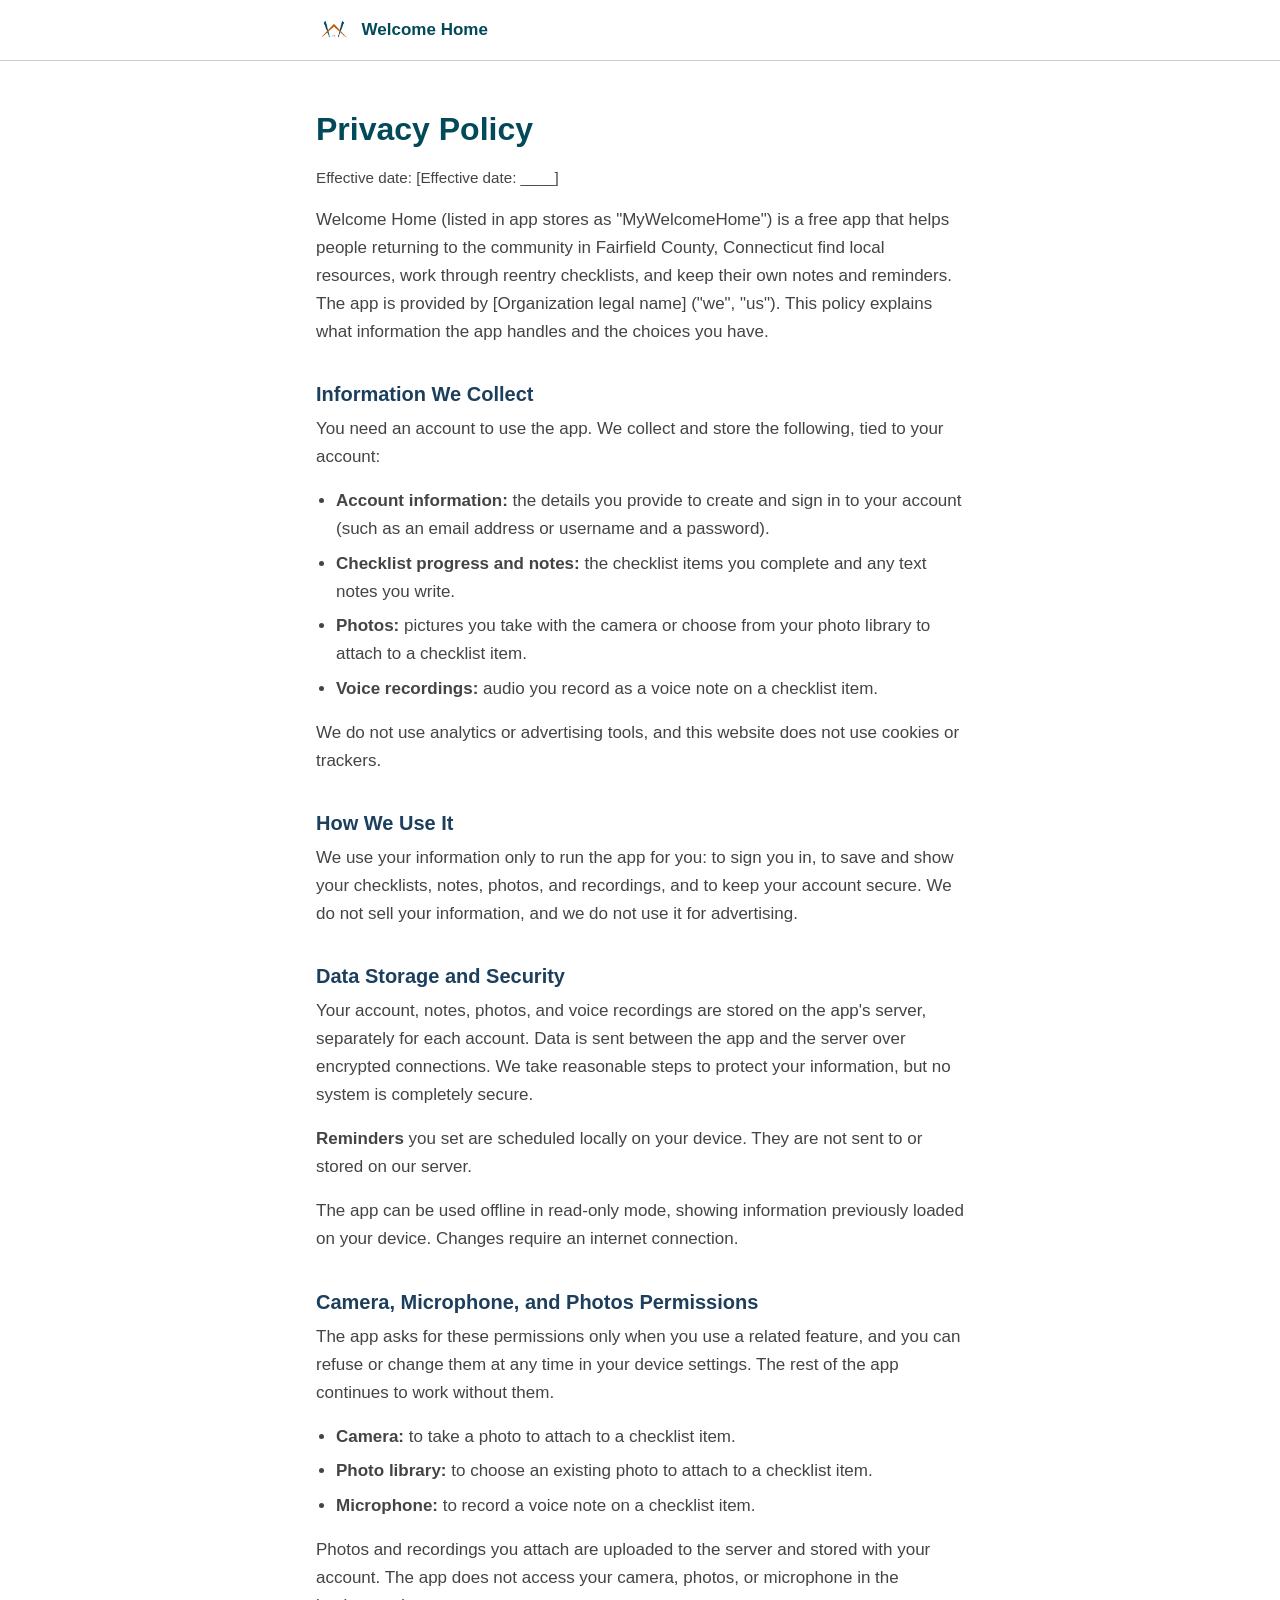
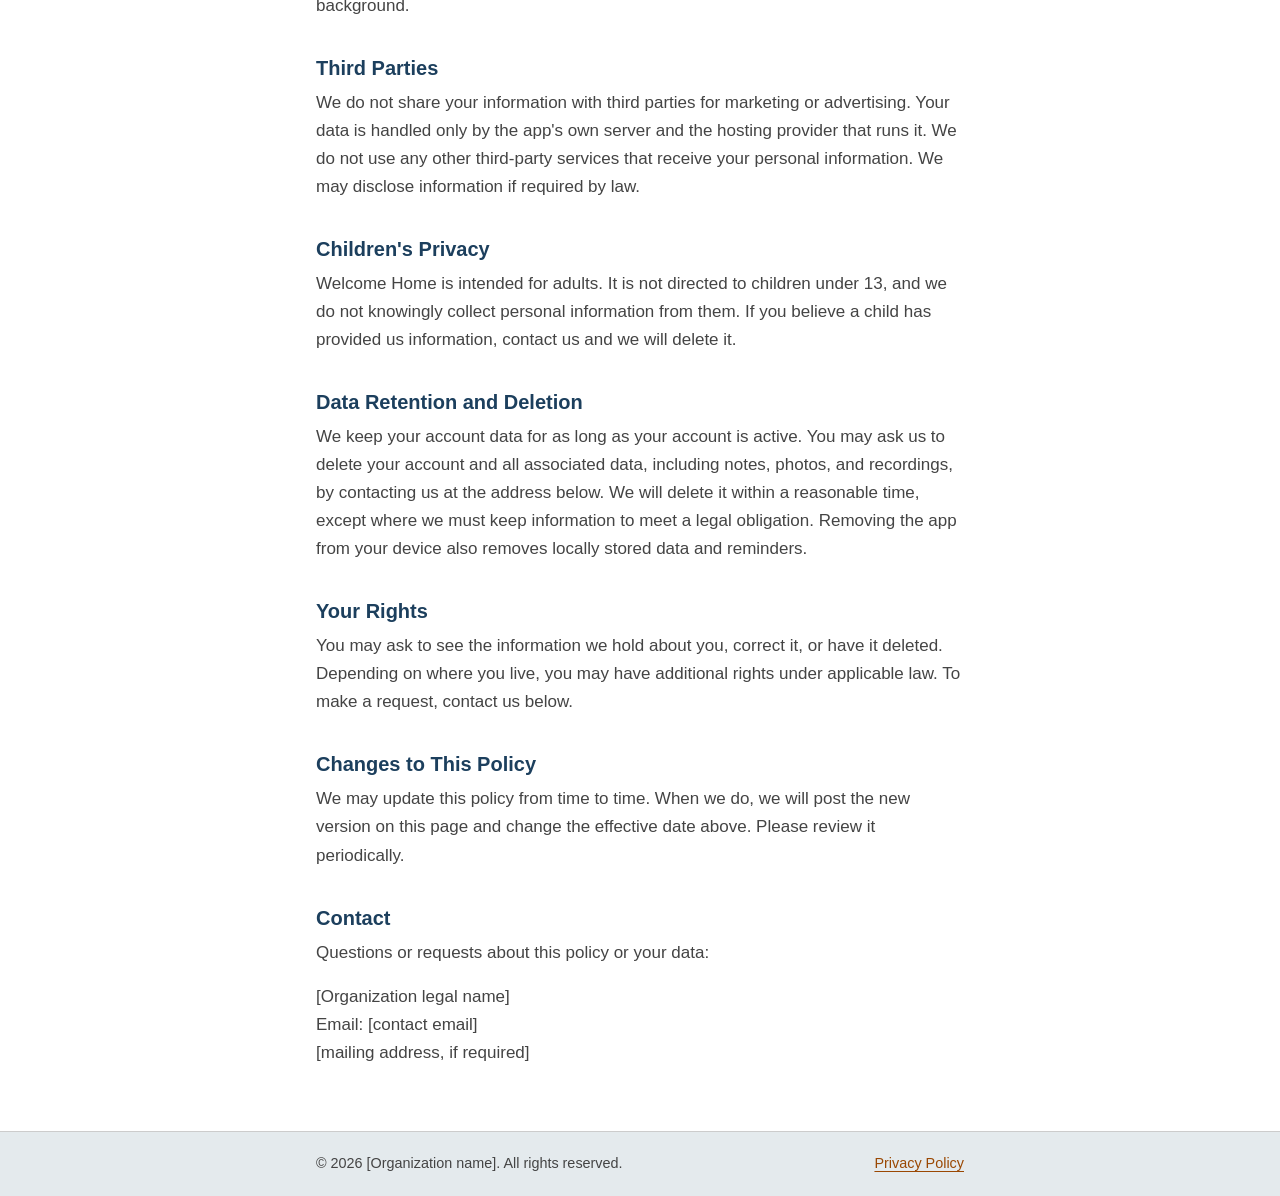
==== privacy.html @ ce572e48 "WAY-97 | SR | Add the public marketing site and privacy policy" ====
<!--
  MAINTAINER: This is a DRAFT privacy policy. Replace every [...] placeholder
  (organization legal name, contact email, effective date, mailing address)
  and the "[Organization name]" in the footer. Have the policy reviewed by
  qualified counsel before publishing to a reviewed track (Google Play /
  Apple App Store release) and keep it in sync with what the app actually does.
-->
<!DOCTYPE html>
<html lang="en">
<head>
  <meta charset="utf-8">
  <meta name="viewport" content="width=device-width, initial-scale=1">
  <title>Privacy Policy - Welcome Home</title>
  <meta name="description" content="Privacy policy for the Welcome Home app: what information we collect, how it is used and stored, and your choices.">
  <link rel="icon" href="assets/logo.png" type="image/png">
  <link rel="stylesheet" href="style.css">
</head>
<body>
  <header class="site-header">
    <div class="inner">
      <a href="index.html"><img src="assets/logo.png" alt="" width="36" height="36"><span>Welcome Home</span></a>
    </div>
  </header>

  <main>
    <h1>Privacy Policy</h1>
    <p class="meta">Effective date: [Effective date: ____]</p>

    <p>Welcome Home (listed in app stores as "MyWelcomeHome") is a free app that helps people returning to the community in Fairfield County, Connecticut find local resources, work through reentry checklists, and keep their own notes and reminders. The app is provided by [Organization legal name] ("we", "us"). This policy explains what information the app handles and the choices you have.</p>

    <h2>Information We Collect</h2>
    <p>You need an account to use the app. We collect and store the following, tied to your account:</p>
    <ul>
      <li><strong>Account information:</strong> the details you provide to create and sign in to your account (such as an email address or username and a password).</li>
      <li><strong>Checklist progress and notes:</strong> the checklist items you complete and any text notes you write.</li>
      <li><strong>Photos:</strong> pictures you take with the camera or choose from your photo library to attach to a checklist item.</li>
      <li><strong>Voice recordings:</strong> audio you record as a voice note on a checklist item.</li>
    </ul>
    <p>We do not use analytics or advertising tools, and this website does not use cookies or trackers.</p>

    <h2>How We Use It</h2>
    <p>We use your information only to run the app for you: to sign you in, to save and show your checklists, notes, photos, and recordings, and to keep your account secure. We do not sell your information, and we do not use it for advertising.</p>

    <h2>Data Storage and Security</h2>
    <p>Your account, notes, photos, and voice recordings are stored on the app's server, separately for each account. Data is sent between the app and the server over encrypted connections. We take reasonable steps to protect your information, but no system is completely secure.</p>
    <p><strong>Reminders</strong> you set are scheduled locally on your device. They are not sent to or stored on our server.</p>
    <p>The app can be used offline in read-only mode, showing information previously loaded on your device. Changes require an internet connection.</p>

    <h2>Camera, Microphone, and Photos Permissions</h2>
    <p>The app asks for these permissions only when you use a related feature, and you can refuse or change them at any time in your device settings. The rest of the app continues to work without them.</p>
    <ul>
      <li><strong>Camera:</strong> to take a photo to attach to a checklist item.</li>
      <li><strong>Photo library:</strong> to choose an existing photo to attach to a checklist item.</li>
      <li><strong>Microphone:</strong> to record a voice note on a checklist item.</li>
    </ul>
    <p>Photos and recordings you attach are uploaded to the server and stored with your account. The app does not access your camera, photos, or microphone in the background.</p>

    <h2>Third Parties</h2>
    <p>We do not share your information with third parties for marketing or advertising. Your data is handled only by the app's own server and the hosting provider that runs it. We do not use any other third-party services that receive your personal information. We may disclose information if required by law.</p>

    <h2>Children's Privacy</h2>
    <p>Welcome Home is intended for adults. It is not directed to children under 13, and we do not knowingly collect personal information from them. If you believe a child has provided us information, contact us and we will delete it.</p>

    <h2>Data Retention and Deletion</h2>
    <p>We keep your account data for as long as your account is active. You may ask us to delete your account and all associated data, including notes, photos, and recordings, by contacting us at the address below. We will delete it within a reasonable time, except where we must keep information to meet a legal obligation. Removing the app from your device also removes locally stored data and reminders.</p>

    <h2>Your Rights</h2>
    <p>You may ask to see the information we hold about you, correct it, or have it deleted. Depending on where you live, you may have additional rights under applicable law. To make a request, contact us below.</p>

    <h2>Changes to This Policy</h2>
    <p>We may update this policy from time to time. When we do, we will post the new version on this page and change the effective date above. Please review it periodically.</p>

    <h2>Contact</h2>
    <p>Questions or requests about this policy or your data:</p>
    <p>
      [Organization legal name]<br>
      Email: [contact email]<br>
      [mailing address, if required]
    </p>
  </main>

  <footer class="site-footer">
    <div class="inner">
      <p>&copy; 2026 [Organization name]. All rights reserved.</p>
      <p><a href="privacy.html">Privacy Policy</a></p>
    </div>
  </footer>
</body>
</html>
---- style.css ----
:root {
  --teal: #024959;
  --teal-light: #0383a0;
  --rust: #bf5b05;
  --rust-dark: #9a4803;
  --navy: #1c3f5d;
  --peach: #ecdbc8;
  --mist: #e4eaed;
  --text: #444444;
  --divider: #cccccc;
  --bg: #ffffff;
}

* { box-sizing: border-box; }

html { -webkit-text-size-adjust: 100%; }

body {
  margin: 0;
  min-height: 100vh;
  display: flex;
  flex-direction: column;
  background: var(--bg);
  color: var(--text);
  font-family: -apple-system, BlinkMacSystemFont, "Segoe UI", Roboto, "Helvetica Neue", Arial, sans-serif;
  font-size: 1.0625rem;
  line-height: 1.65;
}

main {
  flex: 1;
  width: 100%;
  max-width: 680px;
  margin: 0 auto;
  padding: 3rem 16px;
}

h1, h2 { color: var(--navy); line-height: 1.25; }
h1 { font-size: 2rem; margin: 0 0 1rem; color: var(--teal); }
h2 { font-size: 1.25rem; margin: 2.25rem 0 0.5rem; }

p, ul { margin: 0 0 1rem; }
ul { padding-left: 1.25rem; }
li { margin-bottom: 0.4rem; }

a { color: var(--rust-dark); text-decoration-thickness: 1px; text-underline-offset: 3px; }
a:hover { color: var(--rust); }
a:focus-visible {
  outline: 3px solid var(--teal-light);
  outline-offset: 3px;
  border-radius: 2px;
}

/* Home page */
.hero { text-align: center; padding-top: 1.5rem; }
.hero img { display: block; width: 100%; max-width: 220px; height: auto; margin: 0 auto 1.5rem; }
.hero h1 { font-size: 2.25rem; letter-spacing: 0.01em; }
.hero p { font-size: 1.15rem; max-width: 34rem; margin-left: auto; margin-right: auto; }
.hero .rule { width: 56px; height: 3px; background: var(--rust); border: 0; margin: 1.25rem auto 1.5rem; }

/* Header on inner pages */
.site-header { border-bottom: 1px solid var(--divider); }
.site-header .inner {
  max-width: 680px;
  margin: 0 auto;
  padding: 0.75rem 16px;
  display: flex;
  align-items: center;
  gap: 0.6rem;
}
.site-header a { display: flex; align-items: center; gap: 0.6rem; color: var(--teal); font-weight: 600; text-decoration: none; }
.site-header img { width: 36px; height: 36px; }

.meta { color: var(--text); font-size: 0.95rem; }
.note { background: var(--mist); border-left: 4px solid var(--navy); padding: 0.75rem 1rem; margin: 0 0 1.5rem; }

/* Footer */
.site-footer { border-top: 1px solid var(--divider); background: var(--mist); font-size: 0.9rem; }
.site-footer .inner {
  max-width: 680px;
  margin: 0 auto;
  padding: 1.25rem 16px;
  display: flex;
  flex-wrap: wrap;
  justify-content: space-between;
  gap: 0.5rem 1.5rem;
}
.site-footer p { margin: 0; }
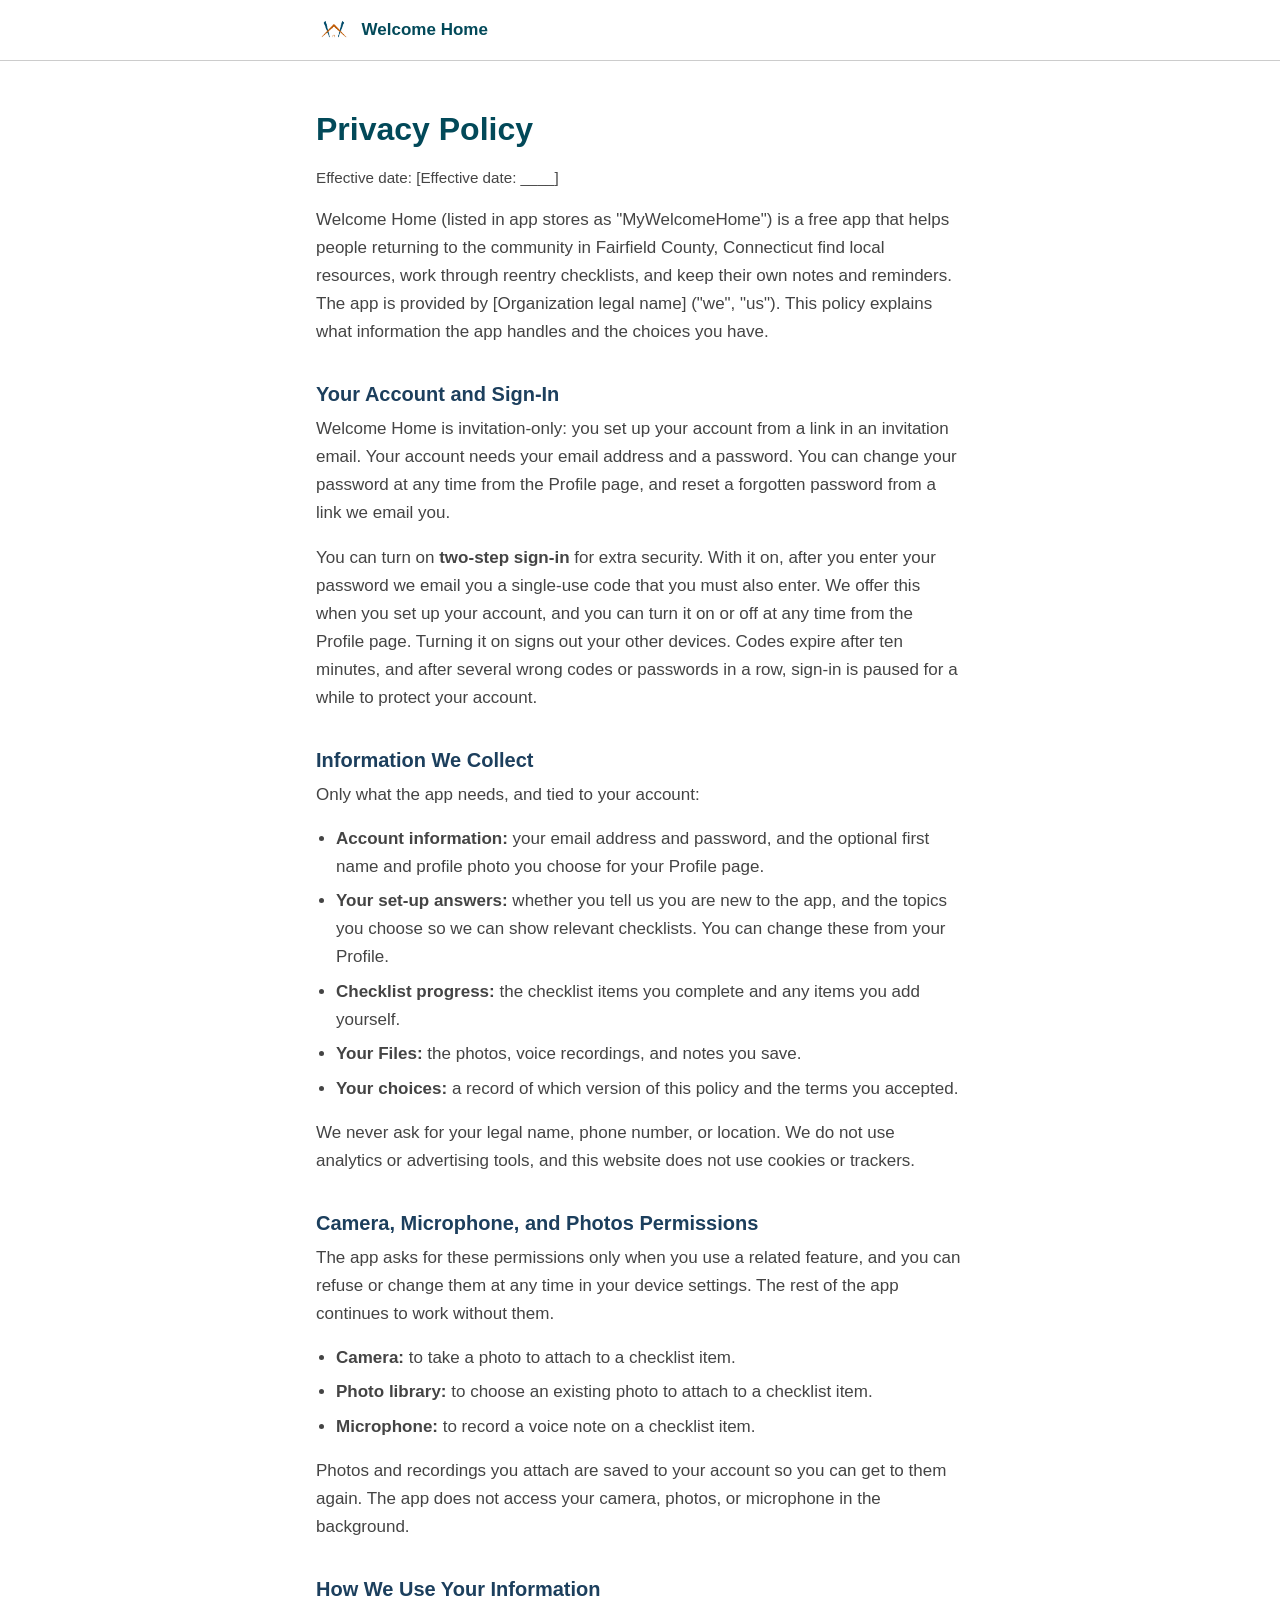
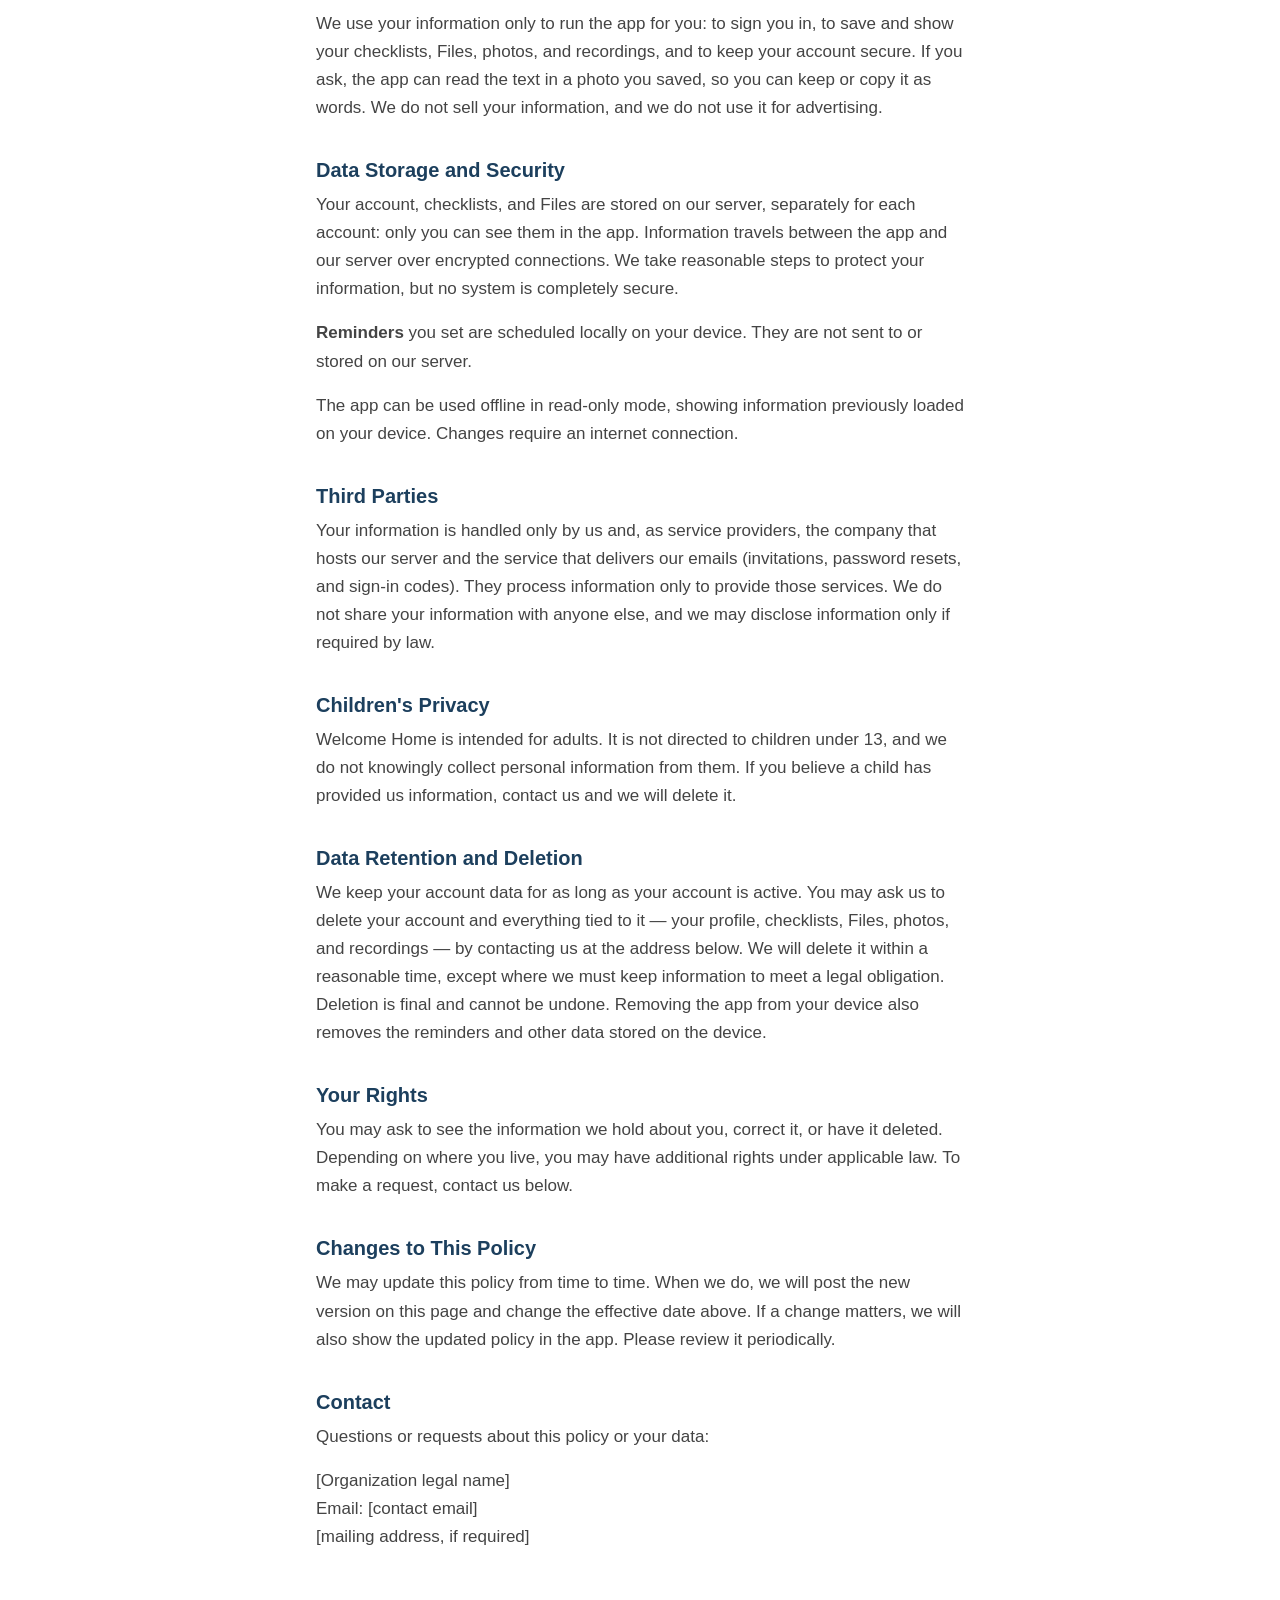
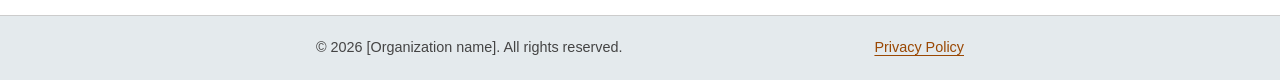
==== commit 624a3152: "WAY-97 | SR | Rewrite the privacy policy from the app user's point of view" ====
--- a/privacy.html
+++ b/privacy.html
@@ -1,9 +1,15 @@
 <!--
-  MAINTAINER: This is a DRAFT privacy policy. Replace every [...] placeholder
-  (organization legal name, contact email, effective date, mailing address)
-  and the "[Organization name]" in the footer. Have the policy reviewed by
-  qualified counsel before publishing to a reviewed track (Google Play /
-  Apple App Store release) and keep it in sync with what the app actually does.
+  MAINTAINER: This is a DRAFT privacy policy. Before publishing:
+  - Replace every [...] placeholder (organization legal name, contact email, effective date,
+    mailing address) and the "[Organization name]" in the footer.
+  - The wording reflects the app as of client and server `staging`, November 2026: invitation-only
+    accounts, optional two-step sign-in with emailed codes, Files photos and voice recordings,
+    on-request photo text reading, local-only reminders, offline read-only.
+  - Keep this page in sync with the in-app privacy notice the server serves (HLD S16): that notice
+    is a seeded placeholder until approved wording is published, and this page is the candidate.
+    When an in-app account-deletion screen ships, replace the contact-us deletion wording.
+  - Pending agreement with the Yale team (WAY-97): research/IRB framing, hosting environment and
+    access-control wording. Fold in once agreed, and have the final wording reviewed.
 -->
 <!DOCTYPE html>
 <html lang="en">
@@ -11,7 +17,7 @@
   <meta charset="utf-8">
   <meta name="viewport" content="width=device-width, initial-scale=1">
   <title>Privacy Policy - Welcome Home</title>
-  <meta name="description" content="Privacy policy for the Welcome Home app: what information we collect, how it is used and stored, and your choices.">
+  <meta name="description" content="Privacy policy for the Welcome Home app: what information the app collects, how it is used and stored, and your choices.">
   <link rel="icon" href="assets/logo.png" type="image/png">
   <link rel="stylesheet" href="style.css">
 </head>
@@ -28,23 +34,20 @@
 
     <p>Welcome Home (listed in app stores as "MyWelcomeHome") is a free app that helps people returning to the community in Fairfield County, Connecticut find local resources, work through reentry checklists, and keep their own notes and reminders. The app is provided by [Organization legal name] ("we", "us"). This policy explains what information the app handles and the choices you have.</p>
 
+    <h2>Your Account and Sign-In</h2>
+    <p>Welcome Home is invitation-only: you set up your account from a link in an invitation email. Your account needs your email address and a password. You can change your password at any time from the Profile page, and reset a forgotten password from a link we email you.</p>
+    <p>You can turn on <strong>two-step sign-in</strong> for extra security. With it on, after you enter your password we email you a single-use code that you must also enter. We offer this when you set up your account, and you can turn it on or off at any time from the Profile page. Turning it on signs out your other devices. Codes expire after ten minutes, and after several wrong codes or passwords in a row, sign-in is paused for a while to protect your account.</p>
+
     <h2>Information We Collect</h2>
-    <p>You need an account to use the app. We collect and store the following, tied to your account:</p>
+    <p>Only what the app needs, and tied to your account:</p>
     <ul>
-      <li><strong>Account information:</strong> the details you provide to create and sign in to your account (such as an email address or username and a password).</li>
-      <li><strong>Checklist progress and notes:</strong> the checklist items you complete and any text notes you write.</li>
-      <li><strong>Photos:</strong> pictures you take with the camera or choose from your photo library to attach to a checklist item.</li>
-      <li><strong>Voice recordings:</strong> audio you record as a voice note on a checklist item.</li>
+      <li><strong>Account information:</strong> your email address and password, and the optional first name and profile photo you choose for your Profile page.</li>
+      <li><strong>Your set-up answers:</strong> whether you tell us you are new to the app, and the topics you choose so we can show relevant checklists. You can change these from your Profile.</li>
+      <li><strong>Checklist progress:</strong> the checklist items you complete and any items you add yourself.</li>
+      <li><strong>Your Files:</strong> the photos, voice recordings, and notes you save.</li>
+      <li><strong>Your choices:</strong> a record of which version of this policy and the terms you accepted.</li>
     </ul>
-    <p>We do not use analytics or advertising tools, and this website does not use cookies or trackers.</p>
-
-    <h2>How We Use It</h2>
-    <p>We use your information only to run the app for you: to sign you in, to save and show your checklists, notes, photos, and recordings, and to keep your account secure. We do not sell your information, and we do not use it for advertising.</p>
-
-    <h2>Data Storage and Security</h2>
-    <p>Your account, notes, photos, and voice recordings are stored on the app's server, separately for each account. Data is sent between the app and the server over encrypted connections. We take reasonable steps to protect your information, but no system is completely secure.</p>
-    <p><strong>Reminders</strong> you set are scheduled locally on your device. They are not sent to or stored on our server.</p>
-    <p>The app can be used offline in read-only mode, showing information previously loaded on your device. Changes require an internet connection.</p>
+    <p>We never ask for your legal name, phone number, or location. We do not use analytics or advertising tools, and this website does not use cookies or trackers.</p>
 
     <h2>Camera, Microphone, and Photos Permissions</h2>
     <p>The app asks for these permissions only when you use a related feature, and you can refuse or change them at any time in your device settings. The rest of the app continues to work without them.</p>
@@ -53,22 +56,30 @@
       <li><strong>Photo library:</strong> to choose an existing photo to attach to a checklist item.</li>
       <li><strong>Microphone:</strong> to record a voice note on a checklist item.</li>
     </ul>
-    <p>Photos and recordings you attach are uploaded to the server and stored with your account. The app does not access your camera, photos, or microphone in the background.</p>
+    <p>Photos and recordings you attach are saved to your account so you can get to them again. The app does not access your camera, photos, or microphone in the background.</p>
+
+    <h2>How We Use Your Information</h2>
+    <p>We use your information only to run the app for you: to sign you in, to save and show your checklists, Files, photos, and recordings, and to keep your account secure. If you ask, the app can read the text in a photo you saved, so you can keep or copy it as words. We do not sell your information, and we do not use it for advertising.</p>
+
+    <h2>Data Storage and Security</h2>
+    <p>Your account, checklists, and Files are stored on our server, separately for each account: only you can see them in the app. Information travels between the app and our server over encrypted connections. We take reasonable steps to protect your information, but no system is completely secure.</p>
+    <p><strong>Reminders</strong> you set are scheduled locally on your device. They are not sent to or stored on our server.</p>
+    <p>The app can be used offline in read-only mode, showing information previously loaded on your device. Changes require an internet connection.</p>
 
     <h2>Third Parties</h2>
-    <p>We do not share your information with third parties for marketing or advertising. Your data is handled only by the app's own server and the hosting provider that runs it. We do not use any other third-party services that receive your personal information. We may disclose information if required by law.</p>
+    <p>Your information is handled only by us and, as service providers, the company that hosts our server and the service that delivers our emails (invitations, password resets, and sign-in codes). They process information only to provide those services. We do not share your information with anyone else, and we may disclose information only if required by law.</p>
 
     <h2>Children's Privacy</h2>
     <p>Welcome Home is intended for adults. It is not directed to children under 13, and we do not knowingly collect personal information from them. If you believe a child has provided us information, contact us and we will delete it.</p>
 
     <h2>Data Retention and Deletion</h2>
-    <p>We keep your account data for as long as your account is active. You may ask us to delete your account and all associated data, including notes, photos, and recordings, by contacting us at the address below. We will delete it within a reasonable time, except where we must keep information to meet a legal obligation. Removing the app from your device also removes locally stored data and reminders.</p>
+    <p>We keep your account data for as long as your account is active. You may ask us to delete your account and everything tied to it — your profile, checklists, Files, photos, and recordings — by contacting us at the address below. We will delete it within a reasonable time, except where we must keep information to meet a legal obligation. Deletion is final and cannot be undone. Removing the app from your device also removes the reminders and other data stored on the device.</p>
 
     <h2>Your Rights</h2>
     <p>You may ask to see the information we hold about you, correct it, or have it deleted. Depending on where you live, you may have additional rights under applicable law. To make a request, contact us below.</p>
 
     <h2>Changes to This Policy</h2>
-    <p>We may update this policy from time to time. When we do, we will post the new version on this page and change the effective date above. Please review it periodically.</p>
+    <p>We may update this policy from time to time. When we do, we will post the new version on this page and change the effective date above. If a change matters, we will also show the updated policy in the app. Please review it periodically.</p>
 
     <h2>Contact</h2>
     <p>Questions or requests about this policy or your data:</p>
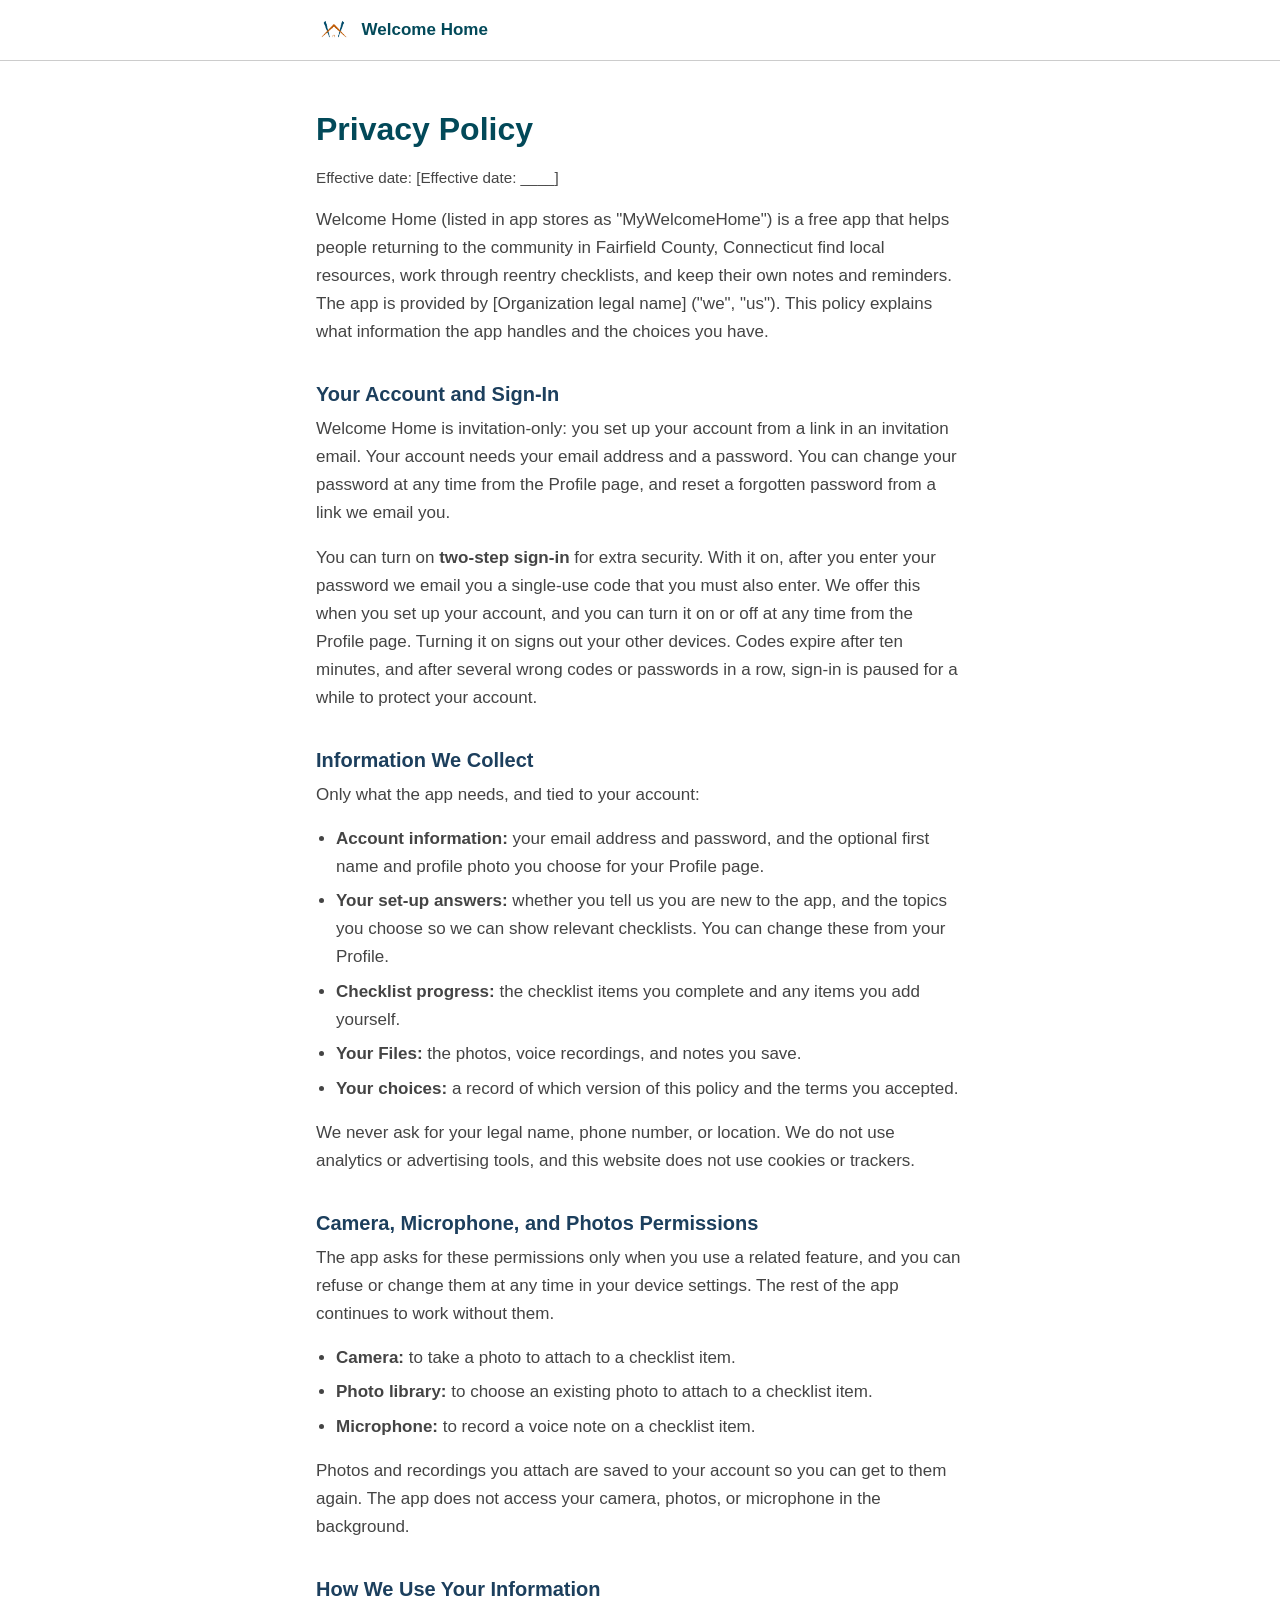
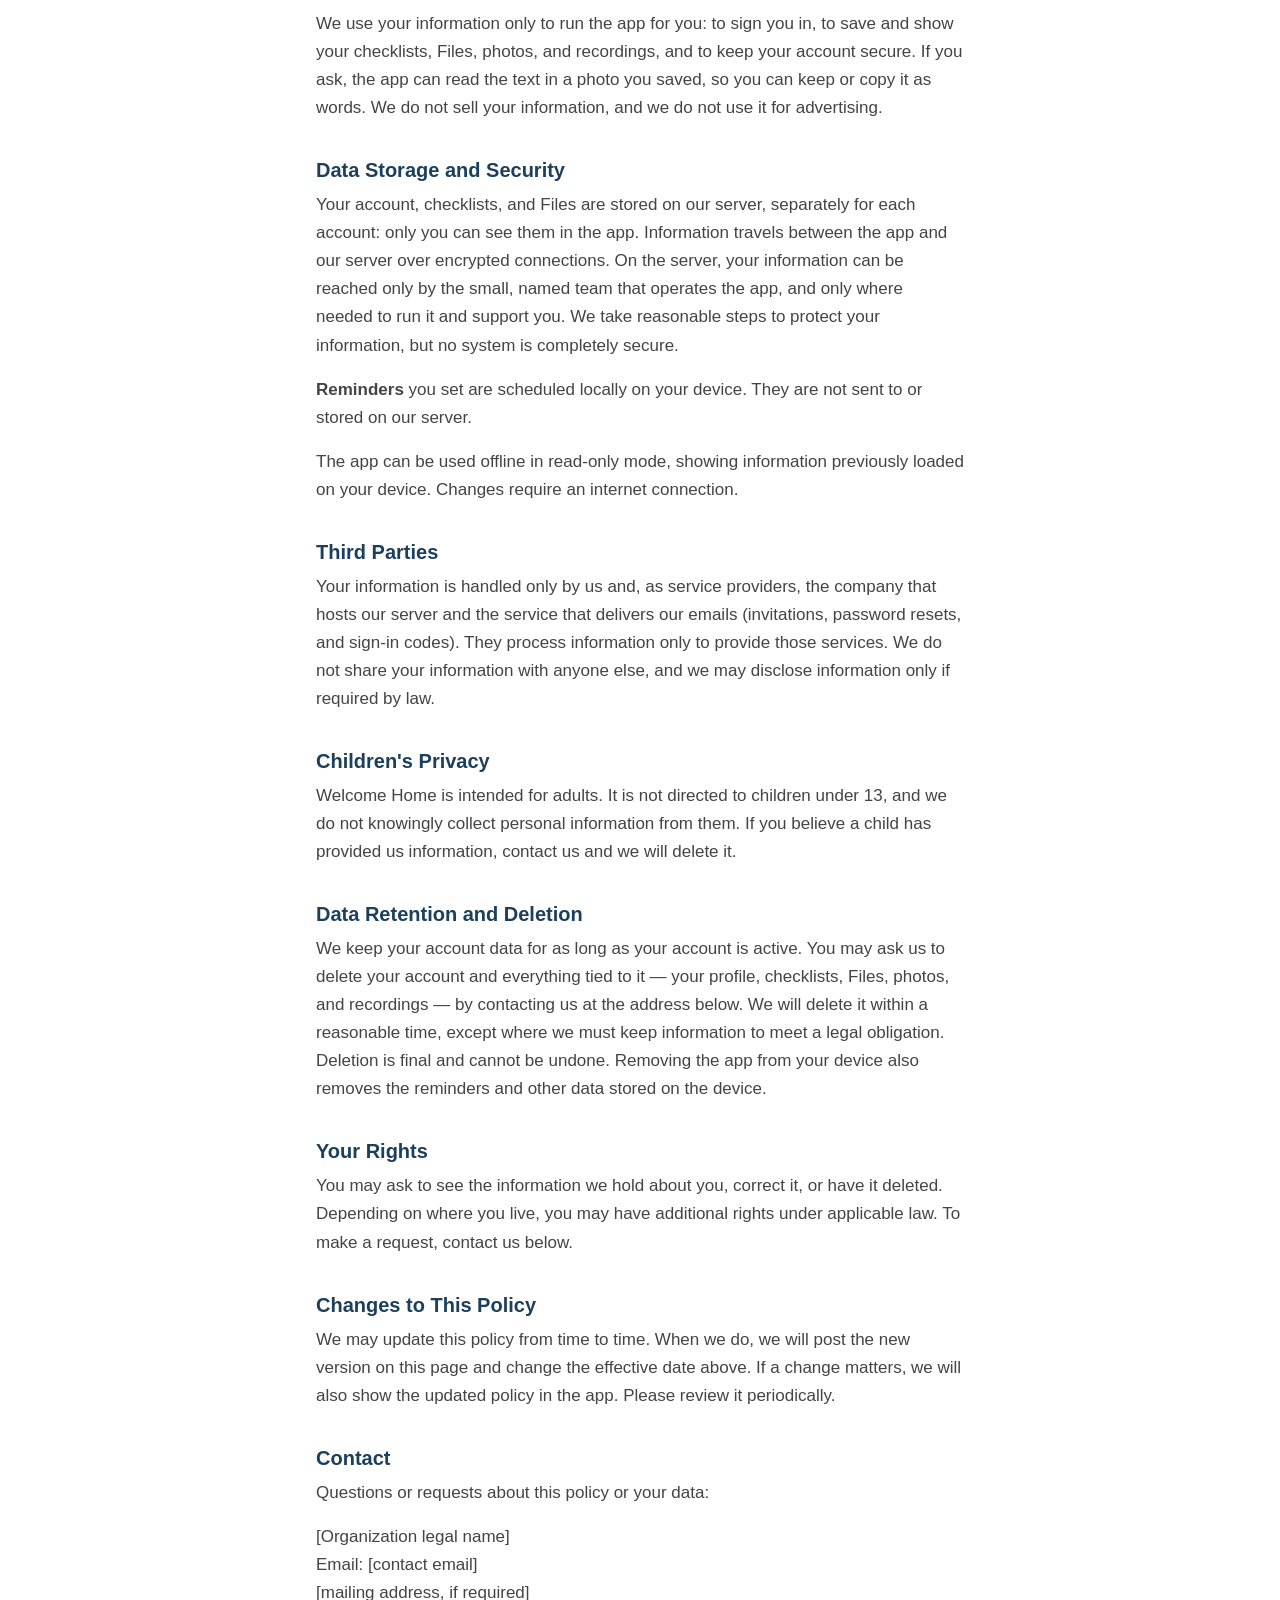
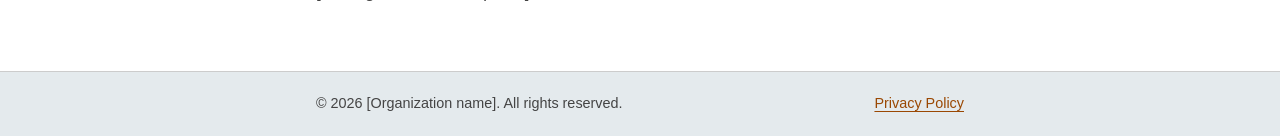
==== commit a360e7ab: "WAY-97 | SR | State that server access is limited to the named operations team" ====
--- a/privacy.html
+++ b/privacy.html
@@ -62,7 +62,7 @@
     <p>We use your information only to run the app for you: to sign you in, to save and show your checklists, Files, photos, and recordings, and to keep your account secure. If you ask, the app can read the text in a photo you saved, so you can keep or copy it as words. We do not sell your information, and we do not use it for advertising.</p>
 
     <h2>Data Storage and Security</h2>
-    <p>Your account, checklists, and Files are stored on our server, separately for each account: only you can see them in the app. Information travels between the app and our server over encrypted connections. We take reasonable steps to protect your information, but no system is completely secure.</p>
+    <p>Your account, checklists, and Files are stored on our server, separately for each account: only you can see them in the app. Information travels between the app and our server over encrypted connections. On the server, your information can be reached only by the small, named team that operates the app, and only where needed to run it and support you. We take reasonable steps to protect your information, but no system is completely secure.</p>
     <p><strong>Reminders</strong> you set are scheduled locally on your device. They are not sent to or stored on our server.</p>
     <p>The app can be used offline in read-only mode, showing information previously loaded on your device. Changes require an internet connection.</p>
 
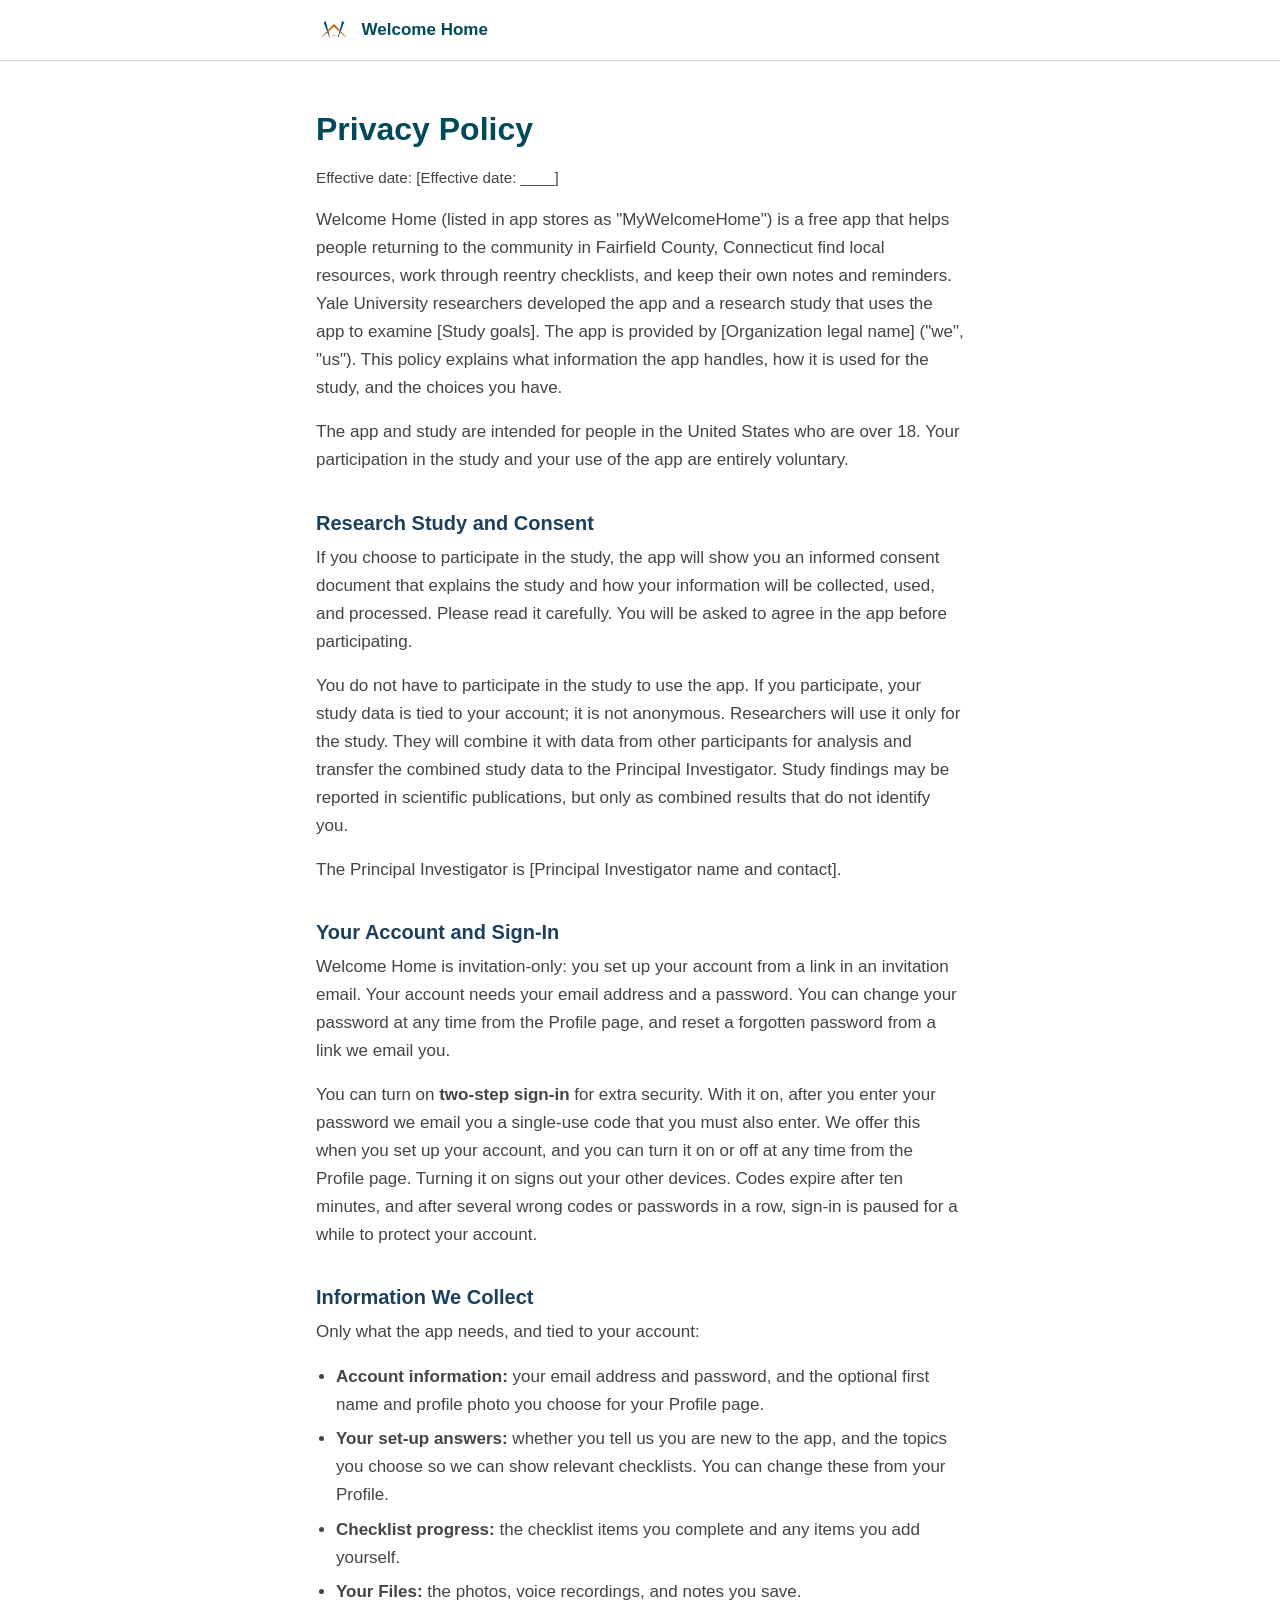
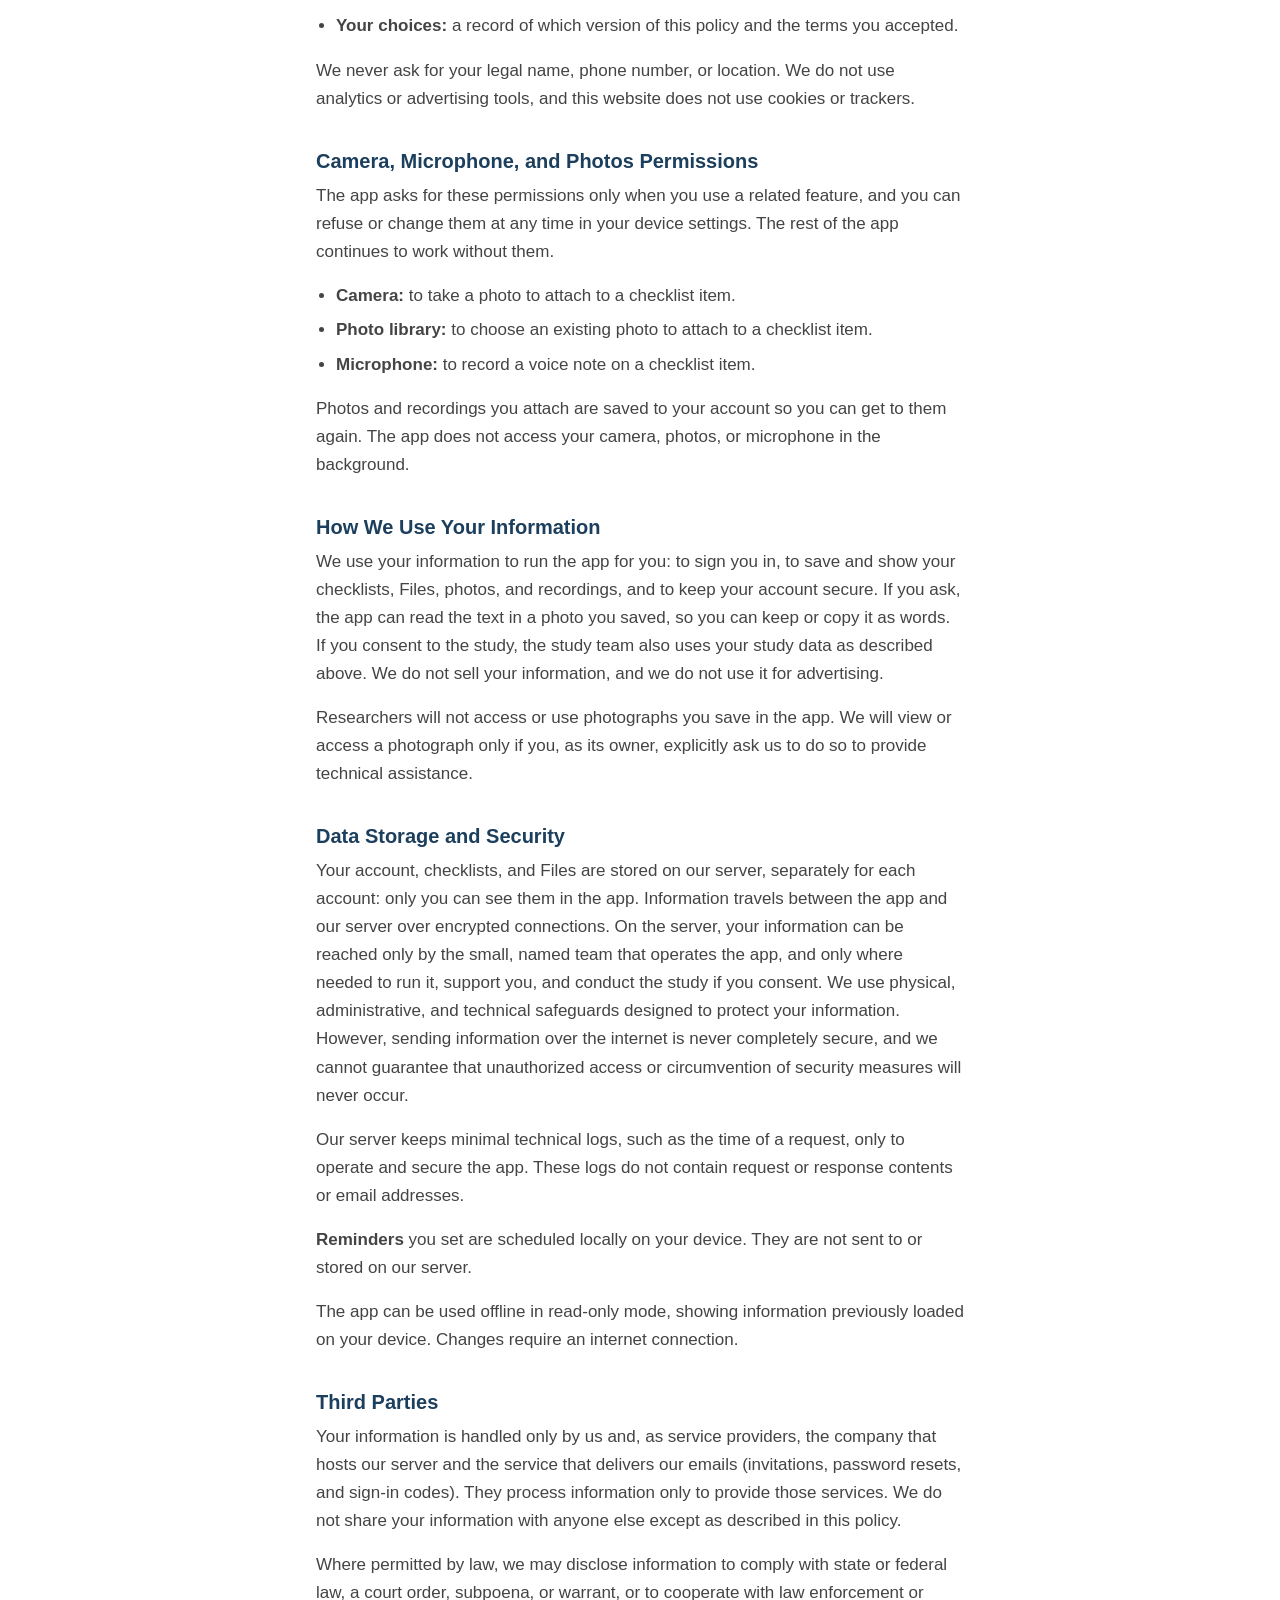
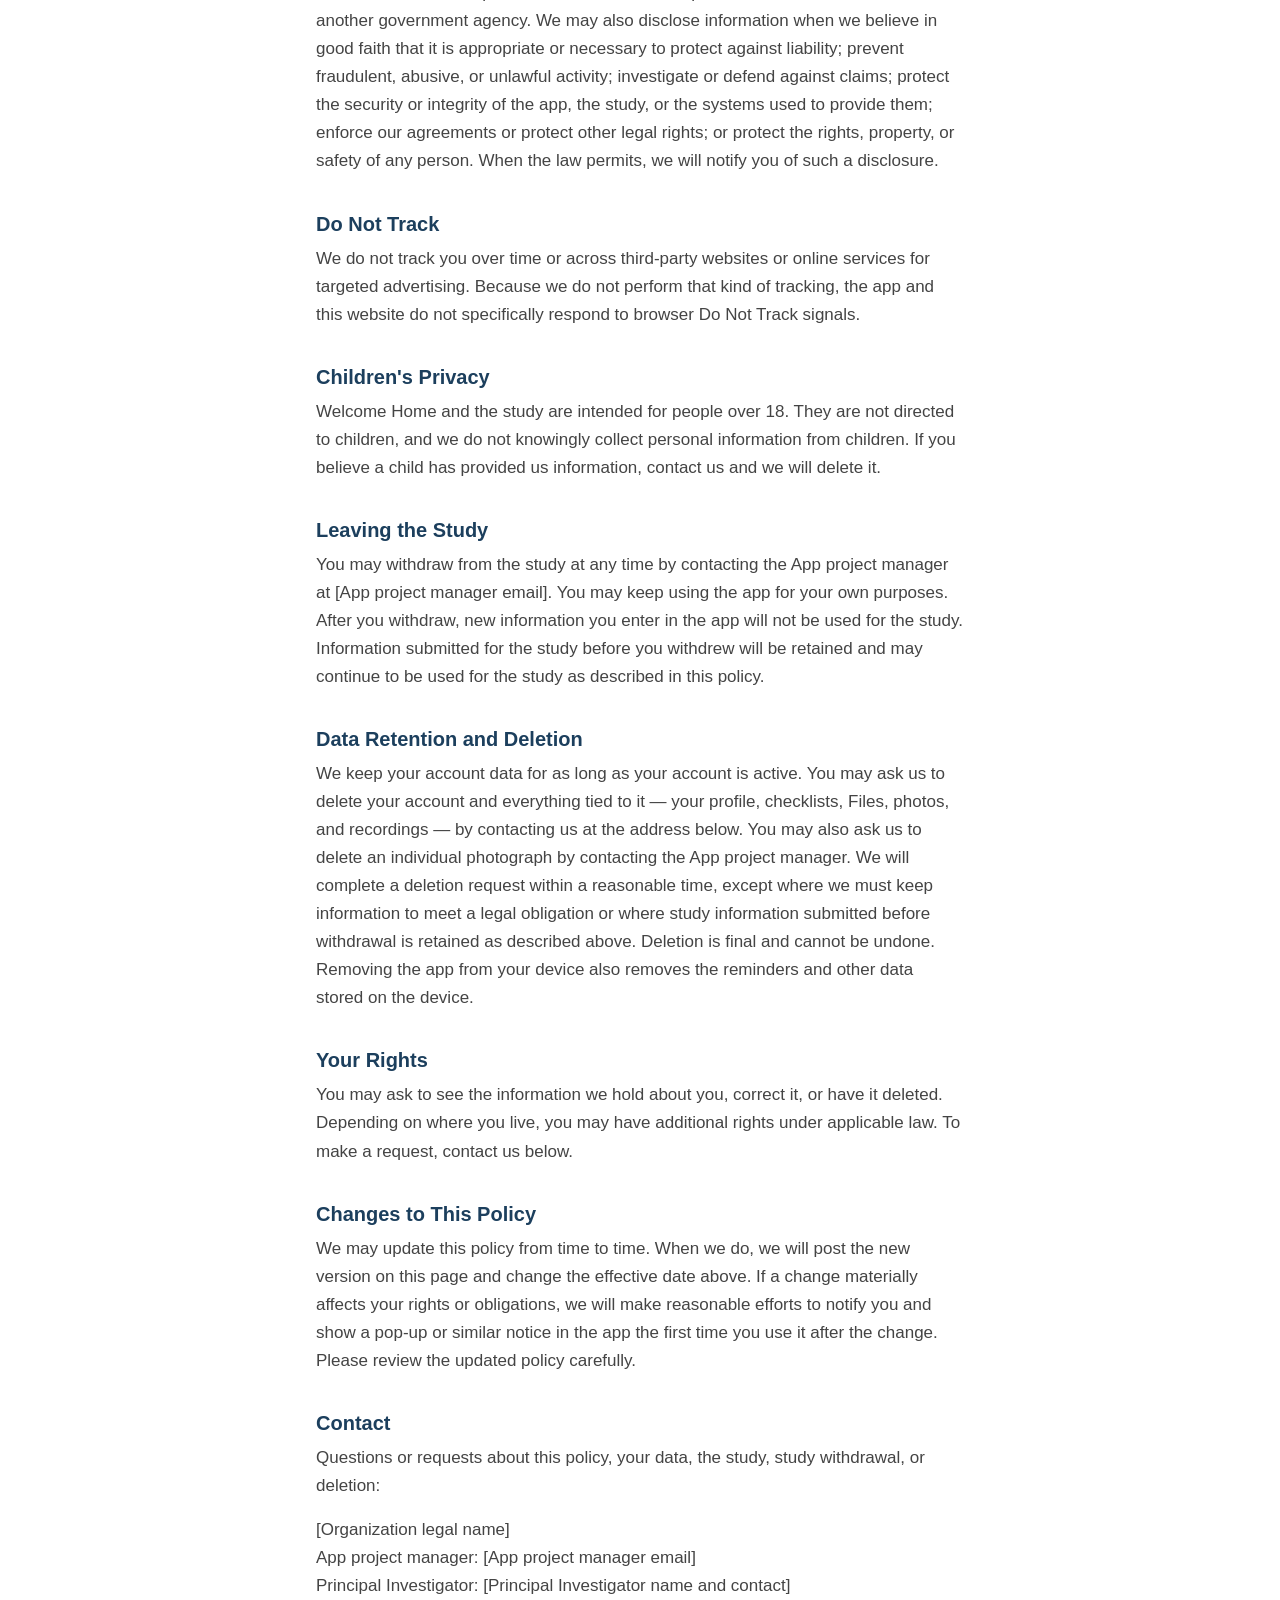
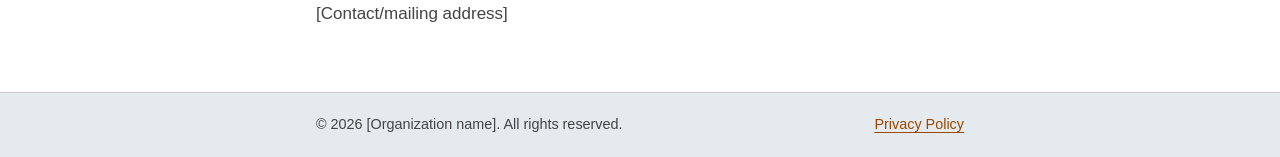
==== commit 6393dda5: "WAY-97 | SR | Merge Yale's privacy template into the privacy policy" ====
--- a/privacy.html
+++ b/privacy.html
@@ -1,15 +1,17 @@
 <!--
-  MAINTAINER: This is a DRAFT privacy policy. Before publishing:
-  - Replace every [...] placeholder (organization legal name, contact email, effective date,
-    mailing address) and the "[Organization name]" in the footer.
+  MAINTAINER: This is a DRAFT privacy policy merged with the Yale Privacy Office template for
+  WAY-97. Before publishing:
+  - Replace every [...] placeholder: organization legal name, effective date, study goals,
+    Principal Investigator name/contact, App project manager email, contact/mailing address,
+    and the organization name in the footer. Karen Wang must decide the project manager email.
   - The wording reflects the app as of client and server `staging`, November 2026: invitation-only
     accounts, optional two-step sign-in with emailed codes, Files photos and voice recordings,
     on-request photo text reading, local-only reminders, offline read-only.
   - Keep this page in sync with the in-app privacy notice the server serves (HLD S16): that notice
     is a seeded placeholder until approved wording is published, and this page is the candidate.
     When an in-app account-deletion screen ships, replace the contact-us deletion wording.
-  - Pending agreement with the Yale team (WAY-97): research/IRB framing, hosting environment and
-    access-control wording. Fold in once agreed, and have the final wording reviewed.
+  - Confirm the study-goals language, PI details, organization identity, and study/data-retention
+    wording with Taylor and Karen, then obtain final Yale/privacy review.
 -->
 <!DOCTYPE html>
 <html lang="en">
@@ -32,7 +34,13 @@
     <h1>Privacy Policy</h1>
     <p class="meta">Effective date: [Effective date: ____]</p>
 
-    <p>Welcome Home (listed in app stores as "MyWelcomeHome") is a free app that helps people returning to the community in Fairfield County, Connecticut find local resources, work through reentry checklists, and keep their own notes and reminders. The app is provided by [Organization legal name] ("we", "us"). This policy explains what information the app handles and the choices you have.</p>
+    <p>Welcome Home (listed in app stores as "MyWelcomeHome") is a free app that helps people returning to the community in Fairfield County, Connecticut find local resources, work through reentry checklists, and keep their own notes and reminders. Yale University researchers developed the app and a research study that uses the app to examine [Study goals]. The app is provided by [Organization legal name] ("we", "us"). This policy explains what information the app handles, how it is used for the study, and the choices you have.</p>
+    <p>The app and study are intended for people in the United States who are over 18. Your participation in the study and your use of the app are entirely voluntary.</p>
+
+    <h2>Research Study and Consent</h2>
+    <p>If you choose to participate in the study, the app will show you an informed consent document that explains the study and how your information will be collected, used, and processed. Please read it carefully. You will be asked to agree in the app before participating.</p>
+    <p>You do not have to participate in the study to use the app. If you participate, your study data is tied to your account; it is not anonymous. Researchers will use it only for the study. They will combine it with data from other participants for analysis and transfer the combined study data to the Principal Investigator. Study findings may be reported in scientific publications, but only as combined results that do not identify you.</p>
+    <p>The Principal Investigator is [Principal Investigator name and contact].</p>
 
     <h2>Your Account and Sign-In</h2>
     <p>Welcome Home is invitation-only: you set up your account from a link in an invitation email. Your account needs your email address and a password. You can change your password at any time from the Profile page, and reset a forgotten password from a link we email you.</p>
@@ -59,34 +67,44 @@
     <p>Photos and recordings you attach are saved to your account so you can get to them again. The app does not access your camera, photos, or microphone in the background.</p>
 
     <h2>How We Use Your Information</h2>
-    <p>We use your information only to run the app for you: to sign you in, to save and show your checklists, Files, photos, and recordings, and to keep your account secure. If you ask, the app can read the text in a photo you saved, so you can keep or copy it as words. We do not sell your information, and we do not use it for advertising.</p>
+    <p>We use your information to run the app for you: to sign you in, to save and show your checklists, Files, photos, and recordings, and to keep your account secure. If you ask, the app can read the text in a photo you saved, so you can keep or copy it as words. If you consent to the study, the study team also uses your study data as described above. We do not sell your information, and we do not use it for advertising.</p>
+    <p>Researchers will not access or use photographs you save in the app. We will view or access a photograph only if you, as its owner, explicitly ask us to do so to provide technical assistance.</p>
 
     <h2>Data Storage and Security</h2>
-    <p>Your account, checklists, and Files are stored on our server, separately for each account: only you can see them in the app. Information travels between the app and our server over encrypted connections. On the server, your information can be reached only by the small, named team that operates the app, and only where needed to run it and support you. We take reasonable steps to protect your information, but no system is completely secure.</p>
+    <p>Your account, checklists, and Files are stored on our server, separately for each account: only you can see them in the app. Information travels between the app and our server over encrypted connections. On the server, your information can be reached only by the small, named team that operates the app, and only where needed to run it, support you, and conduct the study if you consent. We use physical, administrative, and technical safeguards designed to protect your information. However, sending information over the internet is never completely secure, and we cannot guarantee that unauthorized access or circumvention of security measures will never occur.</p>
+    <p>Our server keeps minimal technical logs, such as the time of a request, only to operate and secure the app. These logs do not contain request or response contents or email addresses.</p>
     <p><strong>Reminders</strong> you set are scheduled locally on your device. They are not sent to or stored on our server.</p>
     <p>The app can be used offline in read-only mode, showing information previously loaded on your device. Changes require an internet connection.</p>
 
     <h2>Third Parties</h2>
-    <p>Your information is handled only by us and, as service providers, the company that hosts our server and the service that delivers our emails (invitations, password resets, and sign-in codes). They process information only to provide those services. We do not share your information with anyone else, and we may disclose information only if required by law.</p>
+    <p>Your information is handled only by us and, as service providers, the company that hosts our server and the service that delivers our emails (invitations, password resets, and sign-in codes). They process information only to provide those services. We do not share your information with anyone else except as described in this policy.</p>
+    <p>Where permitted by law, we may disclose information to comply with state or federal law, a court order, subpoena, or warrant, or to cooperate with law enforcement or another government agency. We may also disclose information when we believe in good faith that it is appropriate or necessary to protect against liability; prevent fraudulent, abusive, or unlawful activity; investigate or defend against claims; protect the security or integrity of the app, the study, or the systems used to provide them; enforce our agreements or protect other legal rights; or protect the rights, property, or safety of any person. When the law permits, we will notify you of such a disclosure.</p>
+
+    <h2>Do Not Track</h2>
+    <p>We do not track you over time or across third-party websites or online services for targeted advertising. Because we do not perform that kind of tracking, the app and this website do not specifically respond to browser Do Not Track signals.</p>
 
     <h2>Children's Privacy</h2>
-    <p>Welcome Home is intended for adults. It is not directed to children under 13, and we do not knowingly collect personal information from them. If you believe a child has provided us information, contact us and we will delete it.</p>
+    <p>Welcome Home and the study are intended for people over 18. They are not directed to children, and we do not knowingly collect personal information from children. If you believe a child has provided us information, contact us and we will delete it.</p>
+
+    <h2>Leaving the Study</h2>
+    <p>You may withdraw from the study at any time by contacting the App project manager at [App project manager email]. You may keep using the app for your own purposes. After you withdraw, new information you enter in the app will not be used for the study. Information submitted for the study before you withdrew will be retained and may continue to be used for the study as described in this policy.</p>
 
     <h2>Data Retention and Deletion</h2>
-    <p>We keep your account data for as long as your account is active. You may ask us to delete your account and everything tied to it — your profile, checklists, Files, photos, and recordings — by contacting us at the address below. We will delete it within a reasonable time, except where we must keep information to meet a legal obligation. Deletion is final and cannot be undone. Removing the app from your device also removes the reminders and other data stored on the device.</p>
+    <p>We keep your account data for as long as your account is active. You may ask us to delete your account and everything tied to it — your profile, checklists, Files, photos, and recordings — by contacting us at the address below. You may also ask us to delete an individual photograph by contacting the App project manager. We will complete a deletion request within a reasonable time, except where we must keep information to meet a legal obligation or where study information submitted before withdrawal is retained as described above. Deletion is final and cannot be undone. Removing the app from your device also removes the reminders and other data stored on the device.</p>
 
     <h2>Your Rights</h2>
     <p>You may ask to see the information we hold about you, correct it, or have it deleted. Depending on where you live, you may have additional rights under applicable law. To make a request, contact us below.</p>
 
     <h2>Changes to This Policy</h2>
-    <p>We may update this policy from time to time. When we do, we will post the new version on this page and change the effective date above. If a change matters, we will also show the updated policy in the app. Please review it periodically.</p>
+    <p>We may update this policy from time to time. When we do, we will post the new version on this page and change the effective date above. If a change materially affects your rights or obligations, we will make reasonable efforts to notify you and show a pop-up or similar notice in the app the first time you use it after the change. Please review the updated policy carefully.</p>
 
     <h2>Contact</h2>
-    <p>Questions or requests about this policy or your data:</p>
+    <p>Questions or requests about this policy, your data, the study, study withdrawal, or deletion:</p>
     <p>
       [Organization legal name]<br>
-      Email: [contact email]<br>
-      [mailing address, if required]
+      App project manager: [App project manager email]<br>
+      Principal Investigator: [Principal Investigator name and contact]<br>
+      [Contact/mailing address]
     </p>
   </main>
 
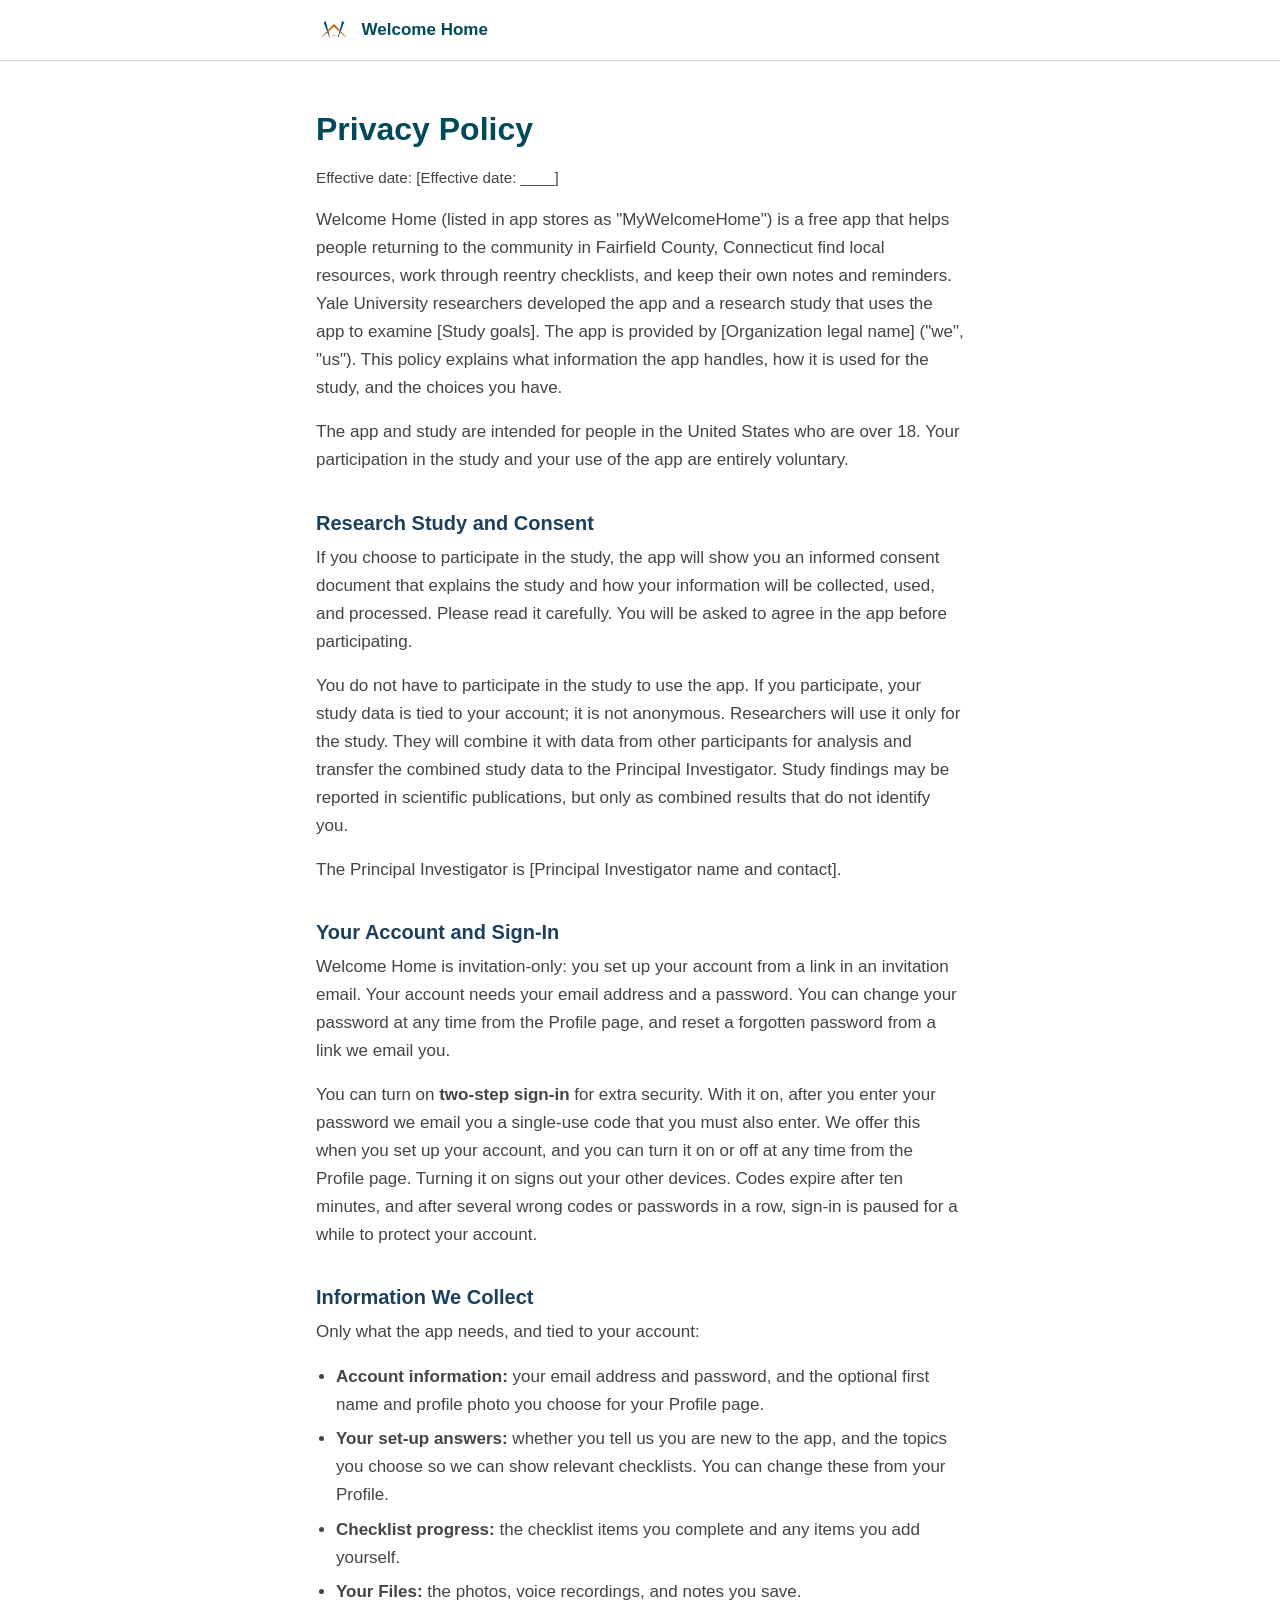
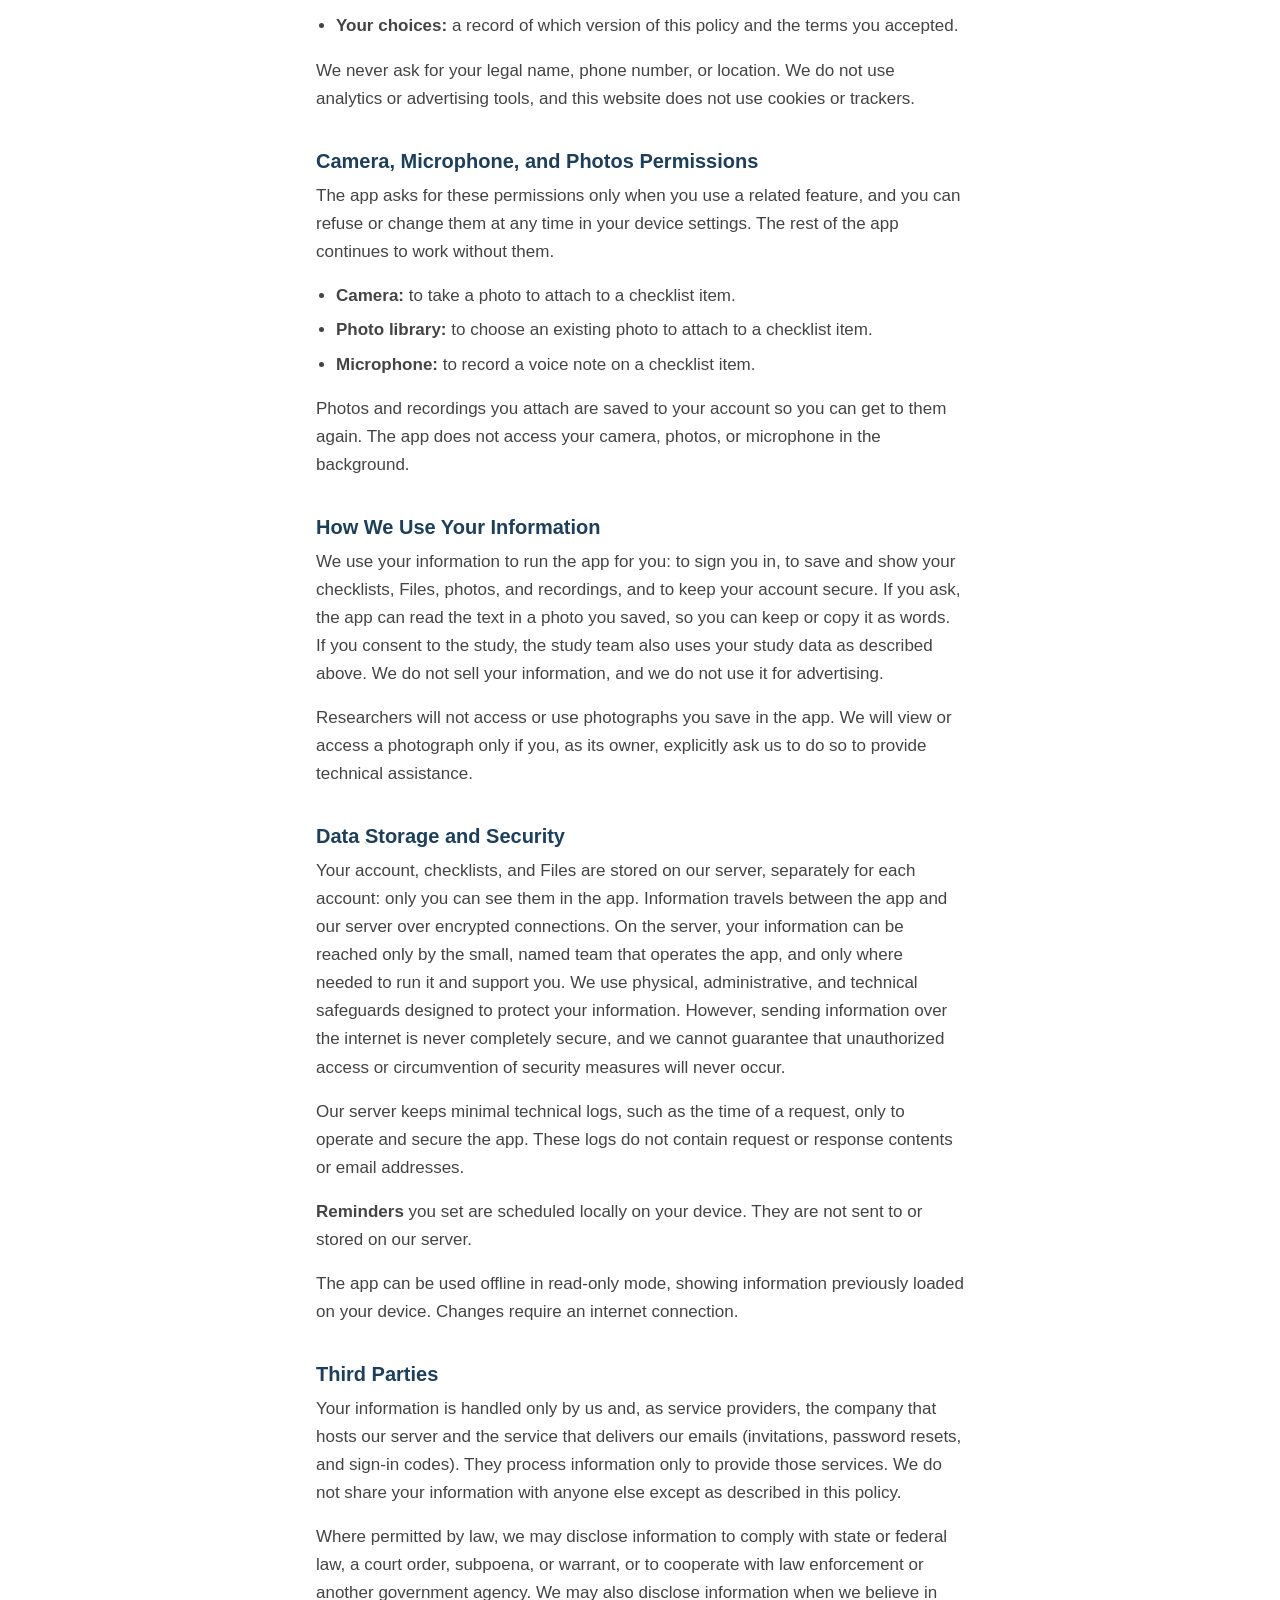
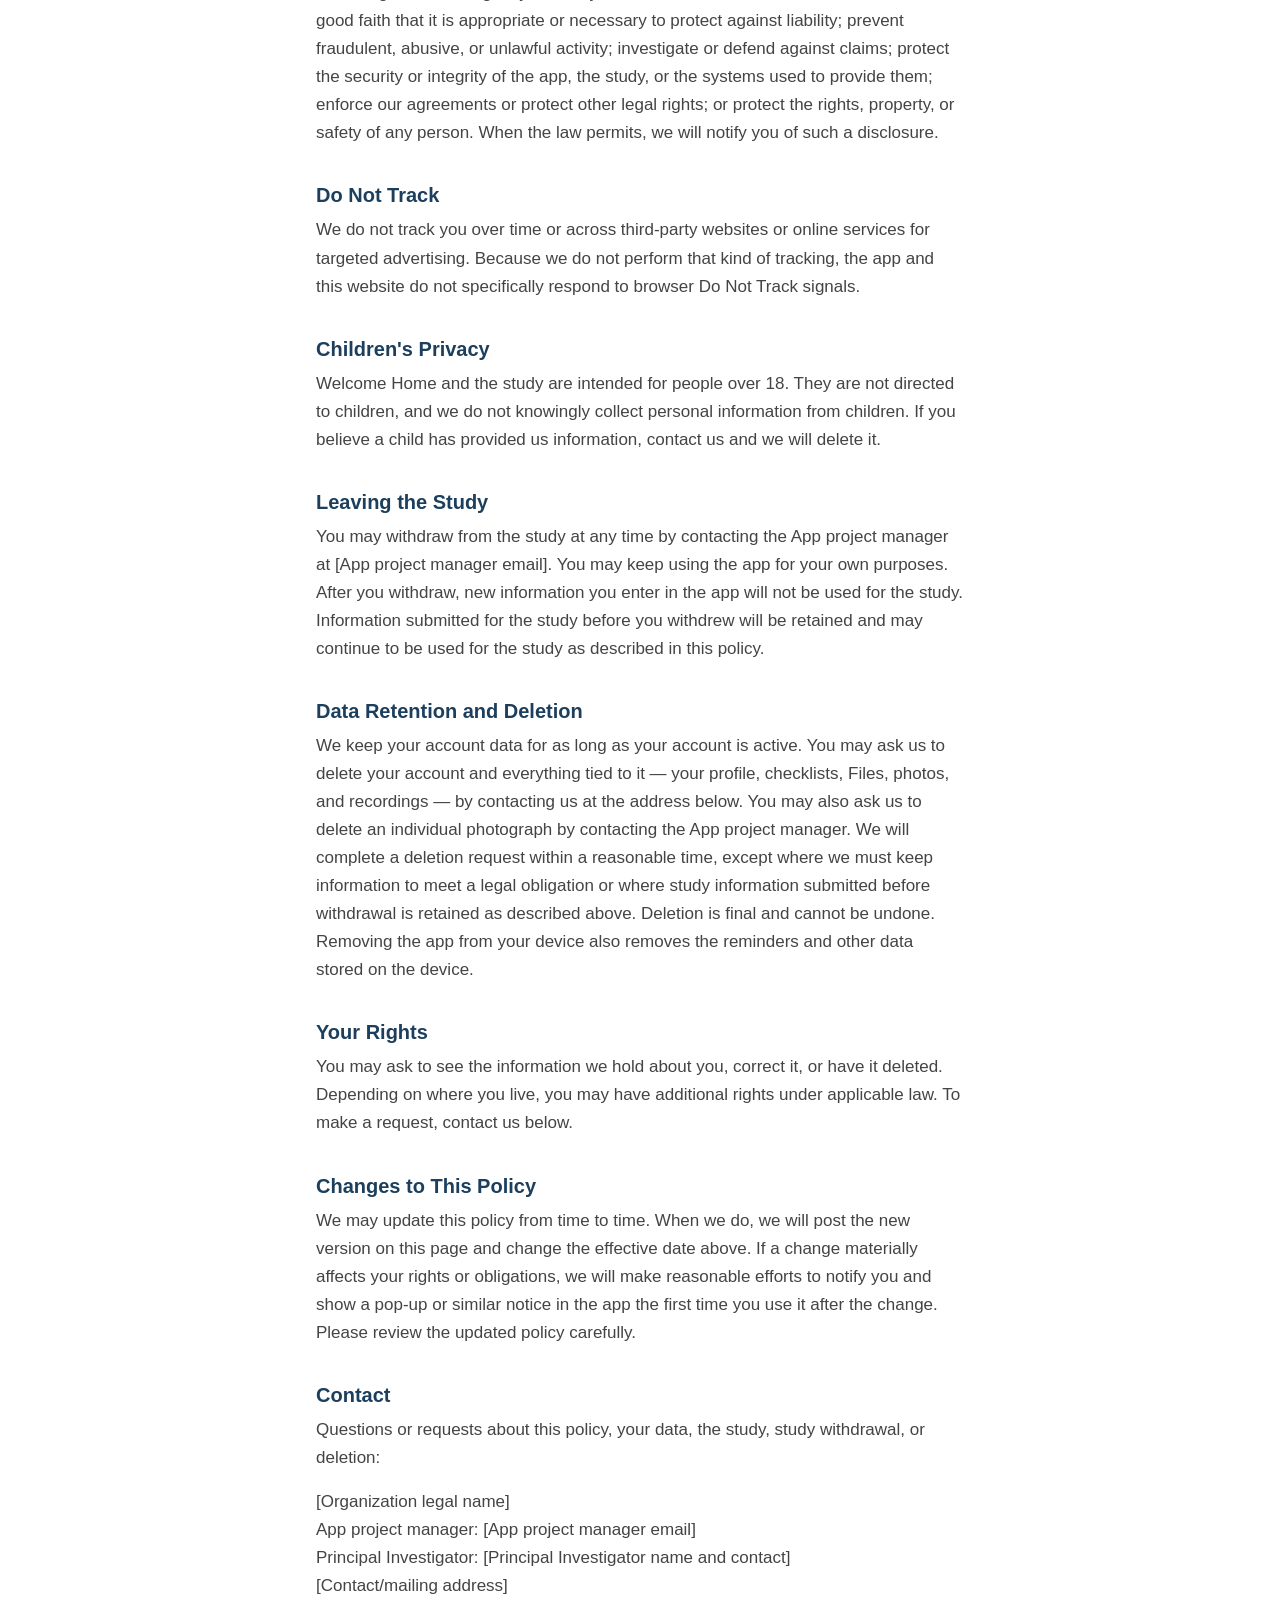
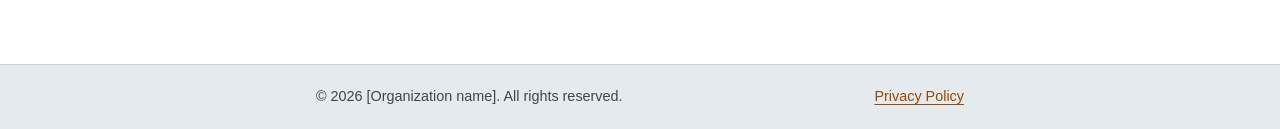
==== commit 82b8f4cc: "WAY-97 | SR | Narrow the operations-team access wording to running the app and support" ====
--- a/privacy.html
+++ b/privacy.html
@@ -71,7 +71,7 @@
     <p>Researchers will not access or use photographs you save in the app. We will view or access a photograph only if you, as its owner, explicitly ask us to do so to provide technical assistance.</p>
 
     <h2>Data Storage and Security</h2>
-    <p>Your account, checklists, and Files are stored on our server, separately for each account: only you can see them in the app. Information travels between the app and our server over encrypted connections. On the server, your information can be reached only by the small, named team that operates the app, and only where needed to run it, support you, and conduct the study if you consent. We use physical, administrative, and technical safeguards designed to protect your information. However, sending information over the internet is never completely secure, and we cannot guarantee that unauthorized access or circumvention of security measures will never occur.</p>
+    <p>Your account, checklists, and Files are stored on our server, separately for each account: only you can see them in the app. Information travels between the app and our server over encrypted connections. On the server, your information can be reached only by the small, named team that operates the app, and only where needed to run it and support you. We use physical, administrative, and technical safeguards designed to protect your information. However, sending information over the internet is never completely secure, and we cannot guarantee that unauthorized access or circumvention of security measures will never occur.</p>
     <p>Our server keeps minimal technical logs, such as the time of a request, only to operate and secure the app. These logs do not contain request or response contents or email addresses.</p>
     <p><strong>Reminders</strong> you set are scheduled locally on your device. They are not sent to or stored on our server.</p>
     <p>The app can be used offline in read-only mode, showing information previously loaded on your device. Changes require an internet connection.</p>
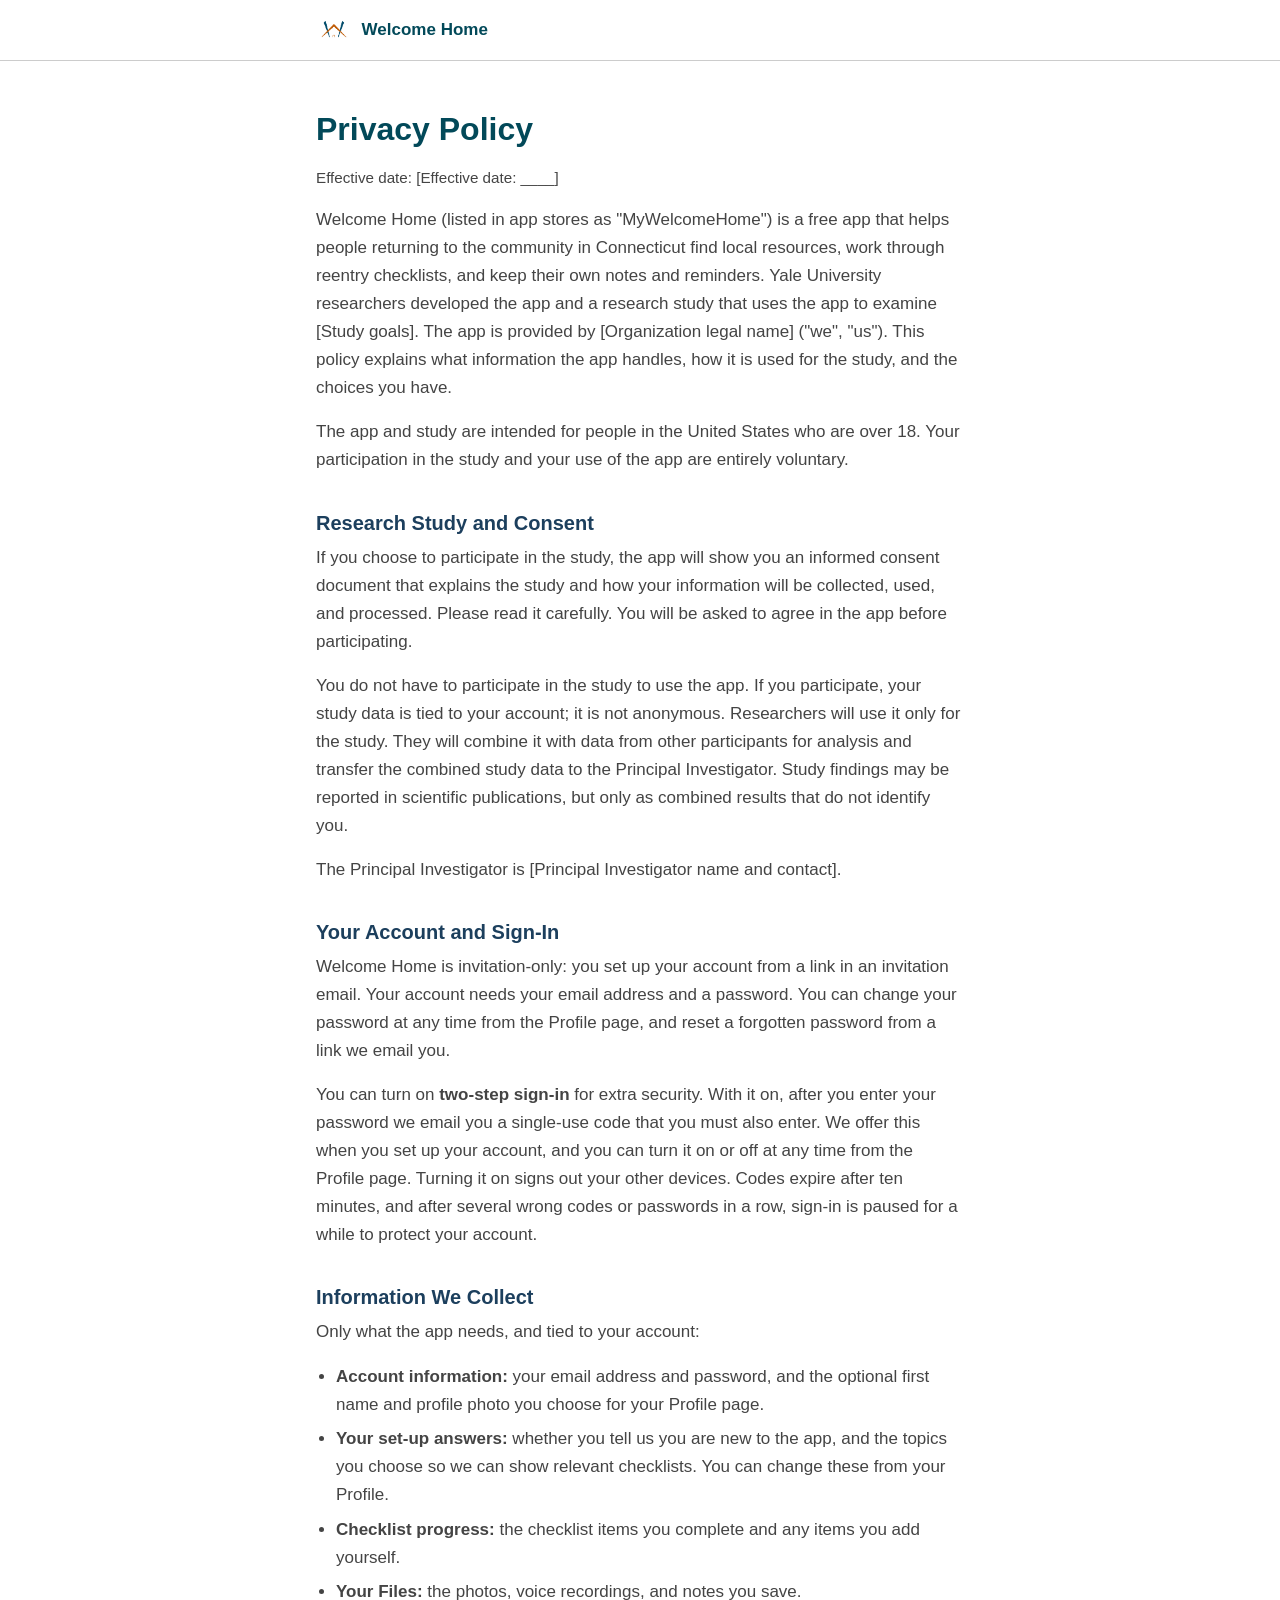
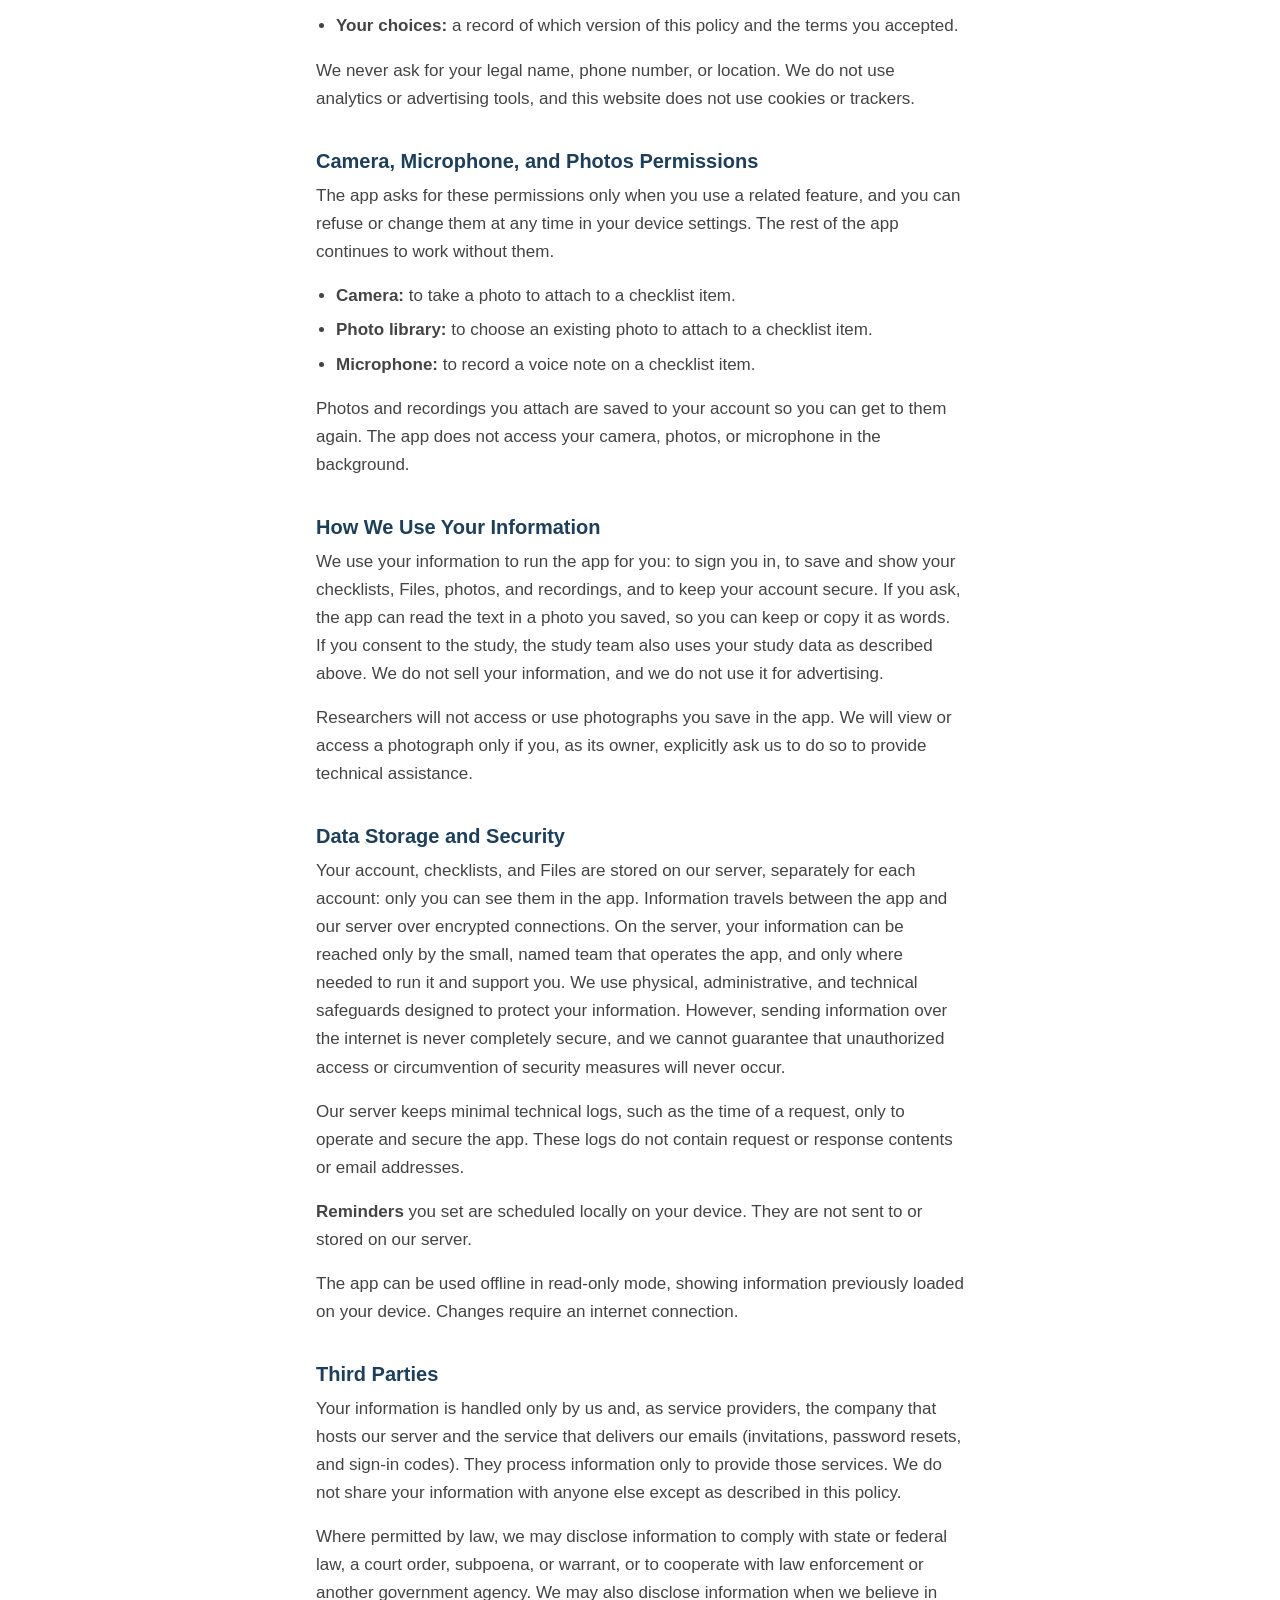
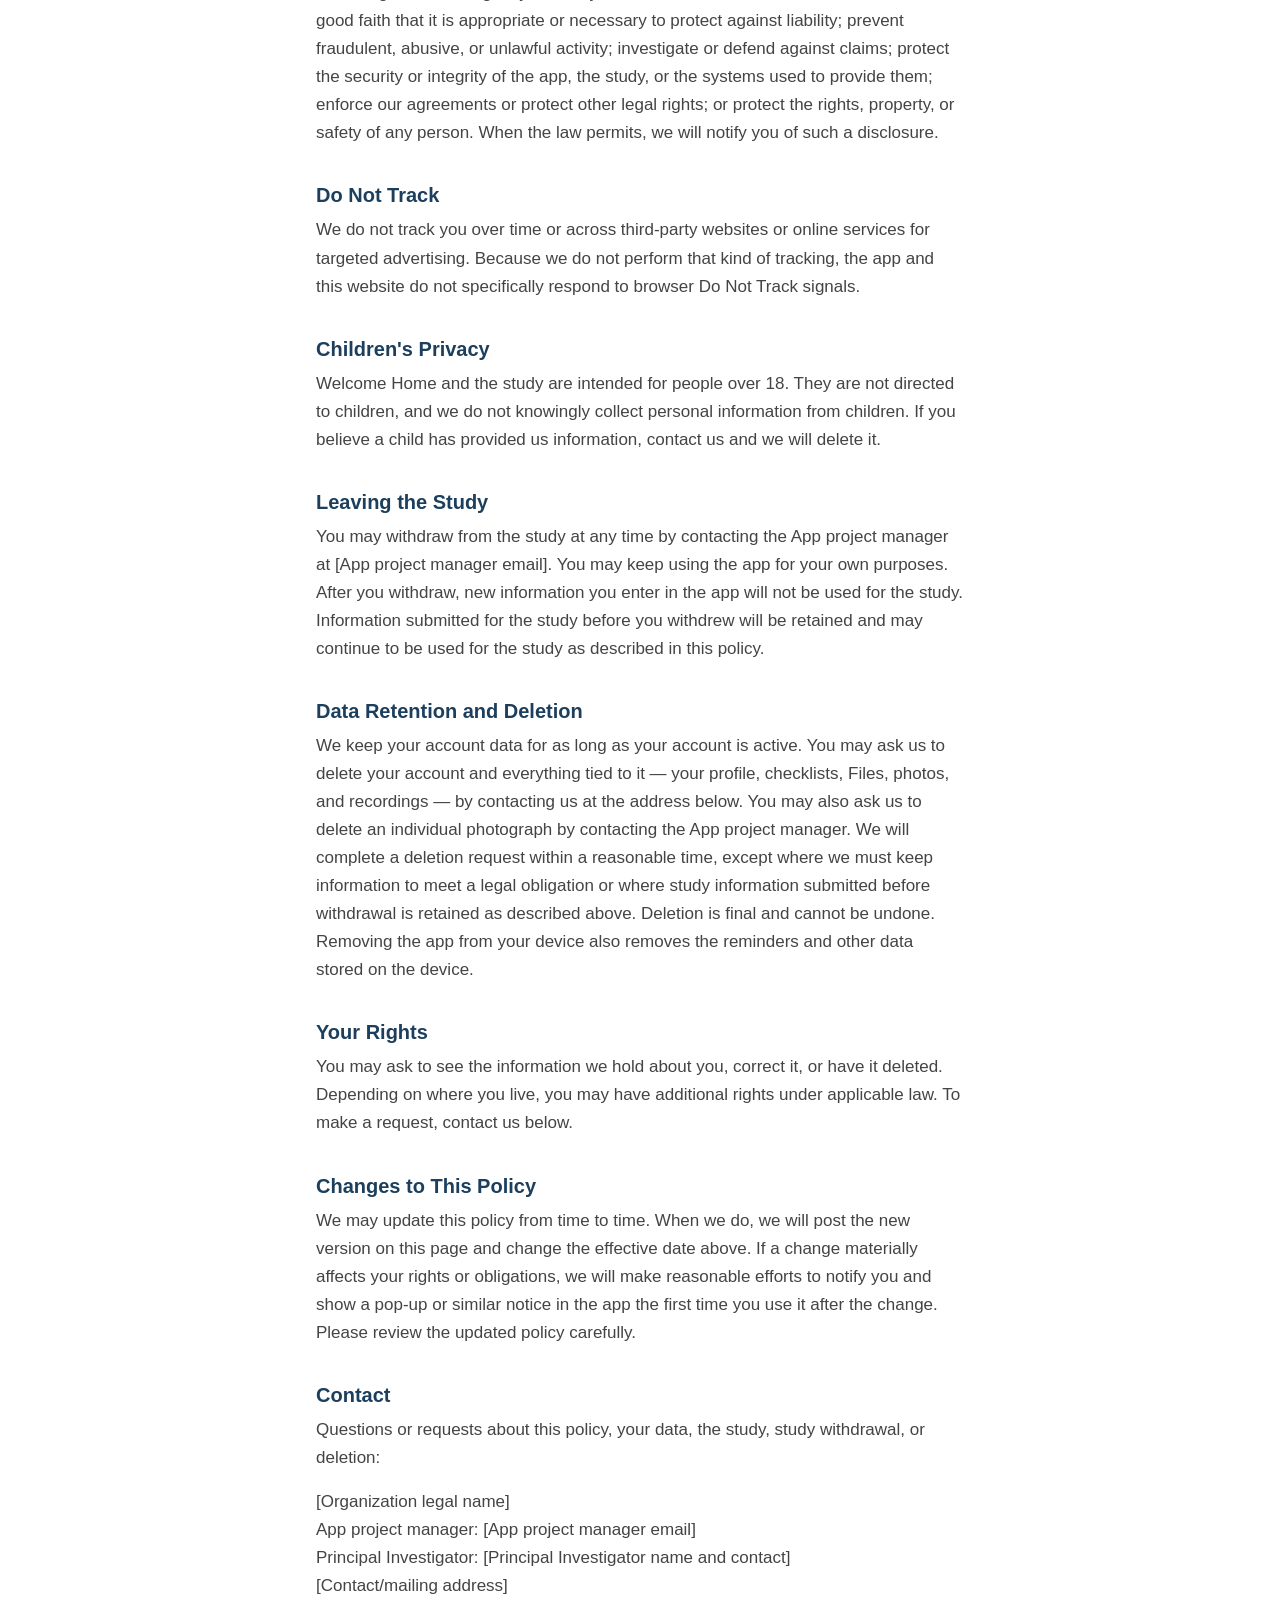
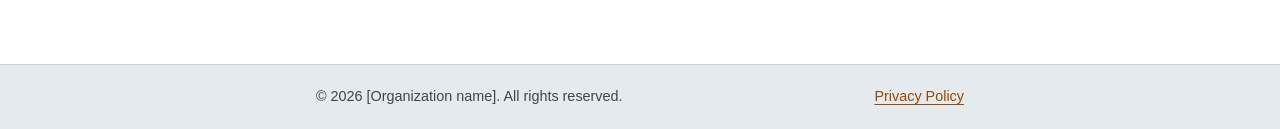
==== commit 17cc6efa: "WAY-140 | SR | Say Connecticut instead of Fairfield County" ====
--- a/privacy.html
+++ b/privacy.html
@@ -34,7 +34,7 @@
     <h1>Privacy Policy</h1>
     <p class="meta">Effective date: [Effective date: ____]</p>
 
-    <p>Welcome Home (listed in app stores as "MyWelcomeHome") is a free app that helps people returning to the community in Fairfield County, Connecticut find local resources, work through reentry checklists, and keep their own notes and reminders. Yale University researchers developed the app and a research study that uses the app to examine [Study goals]. The app is provided by [Organization legal name] ("we", "us"). This policy explains what information the app handles, how it is used for the study, and the choices you have.</p>
+    <p>Welcome Home (listed in app stores as "MyWelcomeHome") is a free app that helps people returning to the community in Connecticut find local resources, work through reentry checklists, and keep their own notes and reminders. Yale University researchers developed the app and a research study that uses the app to examine [Study goals]. The app is provided by [Organization legal name] ("we", "us"). This policy explains what information the app handles, how it is used for the study, and the choices you have.</p>
     <p>The app and study are intended for people in the United States who are over 18. Your participation in the study and your use of the app are entirely voluntary.</p>
 
     <h2>Research Study and Consent</h2>
